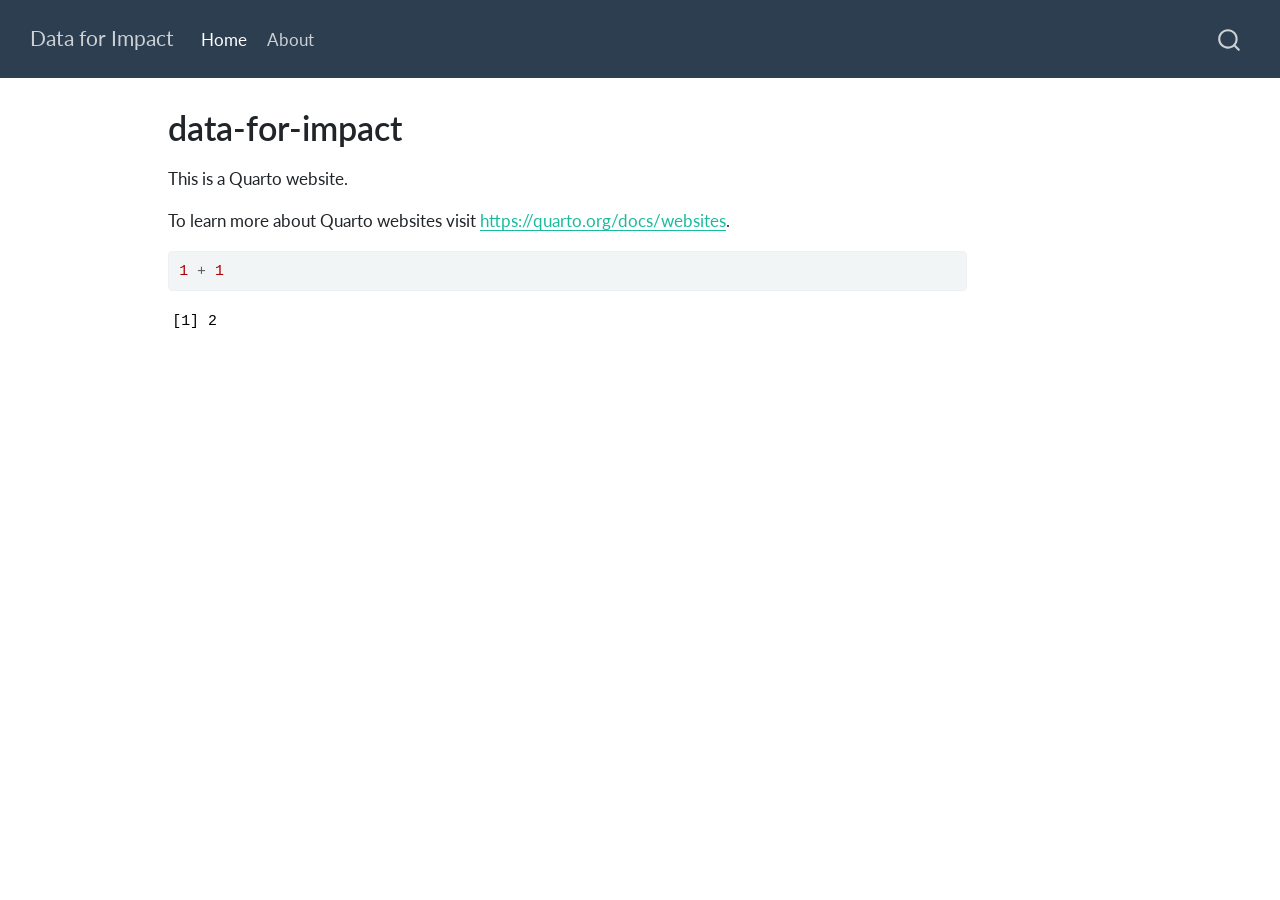
==== docs/index.html @ b21b5897 "Add Quarto website build" ====
<!DOCTYPE html>
<html xmlns="http://www.w3.org/1999/xhtml" lang="en" xml:lang="en"><head>

<meta charset="utf-8">
<meta name="generator" content="quarto-1.9.35">

<meta name="viewport" content="width=device-width, initial-scale=1.0, user-scalable=yes">


<title>data-for-impact – Data for Impact</title>
<style>
/* Default styles provided by pandoc.
** See https://pandoc.org/MANUAL.html#variables-for-html for config info.
*/
code{white-space: pre-wrap;}
span.smallcaps{font-variant: small-caps;}
div.columns{display: flex; gap: min(4vw, 1.5em);}
div.column{flex: auto; overflow-x: auto;}
div.hanging-indent{margin-left: 1.5em; text-indent: -1.5em;}
ul.task-list{list-style: none;}
ul.task-list li input[type="checkbox"] {
  width: 0.8em;
  margin: 0 0.8em 0.2em -1em; /* quarto-specific, see https://github.com/quarto-dev/quarto-cli/issues/4556 */ 
  vertical-align: middle;
}
/* CSS for syntax highlighting */
html { -webkit-text-size-adjust: 100%; }
pre > code.sourceCode { white-space: pre; position: relative; }
pre > code.sourceCode > span { display: inline-block; line-height: 1.25; }
pre > code.sourceCode > span:empty { height: 1.2em; }
.sourceCode { overflow: visible; }
code.sourceCode > span { color: inherit; text-decoration: inherit; }
div.sourceCode { margin: 1em 0; }
pre.sourceCode { margin: 0; }
@media screen {
div.sourceCode { overflow: auto; }
}
@media print {
pre > code.sourceCode { white-space: pre-wrap; }
pre > code.sourceCode > span { text-indent: -5em; padding-left: 5em; }
}
pre.numberSource code
  { counter-reset: source-line 0; }
pre.numberSource code > span
  { position: relative; left: -4em; counter-increment: source-line; }
pre.numberSource code > span > a:first-child::before
  { content: counter(source-line);
    position: relative; left: -1em; text-align: right; vertical-align: baseline;
    border: none; display: inline-block;
    -webkit-touch-callout: none; -webkit-user-select: none;
    -khtml-user-select: none; -moz-user-select: none;
    -ms-user-select: none; user-select: none;
    padding: 0 4px; width: 4em;
  }
pre.numberSource { margin-left: 3em;  padding-left: 4px; }
div.sourceCode
  {   }
@media screen {
pre > code.sourceCode > span > a:first-child::before { text-decoration: underline; }
}
</style>


<script src="site_libs/quarto-nav/quarto-nav.js"></script>
<script src="site_libs/quarto-nav/headroom.min.js"></script>
<script src="site_libs/clipboard/clipboard.min.js"></script>
<script src="site_libs/quarto-search/autocomplete.umd.js"></script>
<script src="site_libs/quarto-search/fuse.min.js"></script>
<script src="site_libs/quarto-search/quarto-search.js"></script>
<meta name="quarto:offset" content="./">
<script src="site_libs/quarto-html/quarto.js" type="module"></script>
<script src="site_libs/quarto-html/tabsets/tabsets.js" type="module"></script>
<script src="site_libs/quarto-html/popper.min.js"></script>
<script src="site_libs/quarto-html/tippy.umd.min.js"></script>
<script src="site_libs/quarto-html/anchor.min.js"></script>
<link href="site_libs/quarto-html/tippy.css" rel="stylesheet">
<link href="site_libs/quarto-html/quarto-syntax-highlighting-46f66b053e56abd73bb6e954d61a315b.css" rel="stylesheet" id="quarto-text-highlighting-styles">
<script src="site_libs/bootstrap/bootstrap.min.js"></script>
<link href="site_libs/bootstrap/bootstrap-icons.css" rel="stylesheet">
<link href="site_libs/bootstrap/bootstrap-6033a600180109c3731f6a886c29932c.min.css" rel="stylesheet" append-hash="true" id="quarto-bootstrap" data-mode="light">
<script id="quarto-search-options" type="application/json">{
  "location": "navbar",
  "copy-button": false,
  "collapse-after": 3,
  "panel-placement": "end",
  "type": "overlay",
  "limit": 50,
  "keyboard-shortcut": [
    "f",
    "/",
    "s"
  ],
  "show-item-context": false,
  "language": {
    "search-no-results-text": "No results",
    "search-matching-documents-text": "matching documents",
    "search-copy-link-title": "Copy link to search",
    "search-hide-matches-text": "Hide additional matches",
    "search-more-match-text": "more match in this document",
    "search-more-matches-text": "more matches in this document",
    "search-clear-button-title": "Clear",
    "search-text-placeholder": "",
    "search-detached-cancel-button-title": "Cancel",
    "search-submit-button-title": "Submit",
    "search-label": "Search"
  }
}</script>


<link rel="stylesheet" href="styles.css">
</head>

<body class="nav-fixed quarto-light">

<div id="quarto-search-results"></div>
  <header id="quarto-header" class="headroom fixed-top">
    <nav class="navbar navbar-expand-lg " data-bs-theme="dark">
      <div class="navbar-container container-fluid">
      <div class="navbar-brand-container mx-auto">
    <a class="navbar-brand" href="./index.html">
    <span class="navbar-title">Data for Impact</span>
    </a>
  </div>
            <div id="quarto-search" class="" title="Search"></div>
          <button class="navbar-toggler" type="button" data-bs-toggle="collapse" data-bs-target="#navbarCollapse" aria-controls="navbarCollapse" role="menu" aria-expanded="false" aria-label="Toggle navigation" onclick="if (window.quartoToggleHeadroom) { window.quartoToggleHeadroom(); }">
  <span class="navbar-toggler-icon"></span>
</button>
          <div class="collapse navbar-collapse" id="navbarCollapse">
            <ul class="navbar-nav navbar-nav-scroll me-auto">
  <li class="nav-item">
    <a class="nav-link active" href="./index.html" aria-current="page"> 
<span class="menu-text">Home</span></a>
  </li>  
  <li class="nav-item">
    <a class="nav-link" href="./about.html"> 
<span class="menu-text">About</span></a>
  </li>  
</ul>
          </div> <!-- /navcollapse -->
            <div class="quarto-navbar-tools">
</div>
      </div> <!-- /container-fluid -->
    </nav>
</header>
<!-- content -->
<div id="quarto-content" class="quarto-container page-columns page-rows-contents page-layout-article page-navbar">
<!-- sidebar -->
<!-- margin-sidebar -->
    <div id="quarto-margin-sidebar" class="sidebar margin-sidebar zindex-bottom">
        
    </div>
<!-- main -->
<main class="content" id="quarto-document-content">

<header id="title-block-header" class="quarto-title-block default">
<div class="quarto-title">
<h1 class="title">data-for-impact</h1>
</div>



<div class="quarto-title-meta">

    
  
    
  </div>
  


</header>


<p>This is a Quarto website.</p>
<p>To learn more about Quarto websites visit <a href="https://quarto.org/docs/websites" class="uri">https://quarto.org/docs/websites</a>.</p>
<div class="cell">
<div class="code-copy-outer-scaffold"><div class="sourceCode cell-code" id="cb1"><pre class="sourceCode r code-with-copy"><code class="sourceCode r"><span id="cb1-1"><a href="#cb1-1" aria-hidden="true" tabindex="-1"></a><span class="dv">1</span> <span class="sc">+</span> <span class="dv">1</span></span></code></pre></div><button title="Copy to Clipboard" class="code-copy-button"><i class="bi"></i></button></div>
<div class="cell-output cell-output-stdout">
<pre><code>[1] 2</code></pre>
</div>
</div>



</main> <!-- /main -->
<script id="quarto-html-after-body" type="application/javascript">
  window.document.addEventListener("DOMContentLoaded", function (event) {
    const icon = "";
    const anchorJS = new window.AnchorJS();
    anchorJS.options = {
      placement: 'right',
      icon: icon
    };
    anchorJS.add('.anchored');
    const isCodeAnnotation = (el) => {
      for (const clz of el.classList) {
        if (clz.startsWith('code-annotation-')) {                     
          return true;
        }
      }
      return false;
    }
    const onCopySuccess = function(e) {
      // button target
      const button = e.trigger;
      // don't keep focus
      button.blur();
      // flash "checked"
      button.classList.add('code-copy-button-checked');
      var currentTitle = button.getAttribute("title");
      button.setAttribute("title", "Copied!");
      let tooltip;
      if (window.bootstrap) {
        button.setAttribute("data-bs-toggle", "tooltip");
        button.setAttribute("data-bs-placement", "left");
        button.setAttribute("data-bs-title", "Copied!");
        tooltip = new bootstrap.Tooltip(button, 
          { trigger: "manual", 
            customClass: "code-copy-button-tooltip",
            offset: [0, -8]});
        tooltip.show();    
      }
      setTimeout(function() {
        if (tooltip) {
          tooltip.hide();
          button.removeAttribute("data-bs-title");
          button.removeAttribute("data-bs-toggle");
          button.removeAttribute("data-bs-placement");
        }
        button.setAttribute("title", currentTitle);
        button.classList.remove('code-copy-button-checked');
      }, 1000);
      // clear code selection
      e.clearSelection();
    }
    const getTextToCopy = function(trigger) {
      const outerScaffold = trigger.parentElement.cloneNode(true);
      const codeEl = outerScaffold.querySelector('code');
      for (const childEl of codeEl.children) {
        if (isCodeAnnotation(childEl)) {
          childEl.remove();
        }
      }
      return codeEl.innerText;
    }
    const clipboard = new window.ClipboardJS('.code-copy-button:not([data-in-quarto-modal])', {
      text: getTextToCopy
    });
    clipboard.on('success', onCopySuccess);
    if (window.document.getElementById('quarto-embedded-source-code-modal')) {
      const clipboardModal = new window.ClipboardJS('.code-copy-button[data-in-quarto-modal]', {
        text: getTextToCopy,
        container: window.document.getElementById('quarto-embedded-source-code-modal')
      });
      clipboardModal.on('success', onCopySuccess);
    }
      var localhostRegex = new RegExp(/^(?:http|https):\/\/localhost\:?[0-9]*\//);
      var mailtoRegex = new RegExp(/^mailto:/);
        var filterRegex = new RegExp('/' + window.location.host + '/');
      var isInternal = (href) => {
          return filterRegex.test(href) || localhostRegex.test(href) || mailtoRegex.test(href);
      }
      // Inspect non-navigation links and adorn them if external
     var links = window.document.querySelectorAll('a[href]:not(.nav-link):not(.navbar-brand):not(.toc-action):not(.sidebar-link):not(.sidebar-item-toggle):not(.pagination-link):not(.no-external):not([aria-hidden]):not(.dropdown-item):not(.quarto-navigation-tool):not(.about-link)');
      for (var i=0; i<links.length; i++) {
        const link = links[i];
        if (!isInternal(link.href)) {
          // undo the damage that might have been done by quarto-nav.js in the case of
          // links that we want to consider external
          if (link.dataset.originalHref !== undefined) {
            link.href = link.dataset.originalHref;
          }
        }
      }
    function tippyHover(el, contentFn, onTriggerFn, onUntriggerFn) {
      const config = {
        allowHTML: true,
        maxWidth: 500,
        delay: 100,
        arrow: false,
        appendTo: function(el) {
            return el.parentElement;
        },
        interactive: true,
        interactiveBorder: 10,
        theme: 'quarto',
        placement: 'bottom-start',
      };
      if (contentFn) {
        config.content = contentFn;
      }
      if (onTriggerFn) {
        config.onTrigger = onTriggerFn;
      }
      if (onUntriggerFn) {
        config.onUntrigger = onUntriggerFn;
      }
      window.tippy(el, config); 
    }
    const noterefs = window.document.querySelectorAll('a[role="doc-noteref"]');
    for (var i=0; i<noterefs.length; i++) {
      const ref = noterefs[i];
      tippyHover(ref, function() {
        // use id or data attribute instead here
        let href = ref.getAttribute('data-footnote-href') || ref.getAttribute('href');
        try { href = new URL(href).hash; } catch {}
        const id = href.replace(/^#\/?/, "");
        const note = window.document.getElementById(id);
        if (note) {
          return note.innerHTML;
        } else {
          return "";
        }
      });
    }
    const xrefs = window.document.querySelectorAll('a.quarto-xref');
    const processXRef = (id, note) => {
      // Strip column container classes
      const stripColumnClz = (el) => {
        el.classList.remove("page-full", "page-columns");
        if (el.children) {
          for (const child of el.children) {
            stripColumnClz(child);
          }
        }
      }
      stripColumnClz(note)
      if (id === null || id.startsWith('sec-')) {
        // Special case sections, only their first couple elements
        const container = document.createElement("div");
        if (note.children && note.children.length > 2) {
          container.appendChild(note.children[0].cloneNode(true));
          for (let i = 1; i < note.children.length; i++) {
            const child = note.children[i];
            if (child.tagName === "P" && child.innerText === "") {
              continue;
            } else {
              container.appendChild(child.cloneNode(true));
              break;
            }
          }
          if (window.Quarto?.typesetMath) {
            window.Quarto.typesetMath(container);
          }
          return container.innerHTML
        } else {
          if (window.Quarto?.typesetMath) {
            window.Quarto.typesetMath(note);
          }
          return note.innerHTML;
        }
      } else {
        // Remove any anchor links if they are present
        const anchorLink = note.querySelector('a.anchorjs-link');
        if (anchorLink) {
          anchorLink.remove();
        }
        if (window.Quarto?.typesetMath) {
          window.Quarto.typesetMath(note);
        }
        if (note.classList.contains("callout")) {
          return note.outerHTML;
        } else {
          return note.innerHTML;
        }
      }
    }
    for (var i=0; i<xrefs.length; i++) {
      const xref = xrefs[i];
      tippyHover(xref, undefined, function(instance) {
        instance.disable();
        let url = xref.getAttribute('href');
        let hash = undefined; 
        if (url.startsWith('#')) {
          hash = url;
        } else {
          try { hash = new URL(url).hash; } catch {}
        }
        if (hash) {
          const id = hash.replace(/^#\/?/, "");
          const note = window.document.getElementById(id);
          if (note !== null) {
            try {
              const html = processXRef(id, note.cloneNode(true));
              instance.setContent(html);
            } finally {
              instance.enable();
              instance.show();
            }
          } else {
            // See if we can fetch this
            fetch(url.split('#')[0])
            .then(res => res.text())
            .then(html => {
              const parser = new DOMParser();
              const htmlDoc = parser.parseFromString(html, "text/html");
              const note = htmlDoc.getElementById(id);
              if (note !== null) {
                const html = processXRef(id, note);
                instance.setContent(html);
              } 
            }).finally(() => {
              instance.enable();
              instance.show();
            });
          }
        } else {
          // See if we can fetch a full url (with no hash to target)
          // This is a special case and we should probably do some content thinning / targeting
          fetch(url)
          .then(res => res.text())
          .then(html => {
            const parser = new DOMParser();
            const htmlDoc = parser.parseFromString(html, "text/html");
            const note = htmlDoc.querySelector('main.content');
            if (note !== null) {
              // This should only happen for chapter cross references
              // (since there is no id in the URL)
              // remove the first header
              if (note.children.length > 0 && note.children[0].tagName === "HEADER") {
                note.children[0].remove();
              }
              const html = processXRef(null, note);
              instance.setContent(html);
            } 
          }).finally(() => {
            instance.enable();
            instance.show();
          });
        }
      }, function(instance) {
      });
    }
        let selectedAnnoteEl;
        const selectorForAnnotation = ( cell, annotation) => {
          let cellAttr = 'data-code-cell="' + cell + '"';
          let lineAttr = 'data-code-annotation="' +  annotation + '"';
          const selector = 'span[' + cellAttr + '][' + lineAttr + ']';
          return selector;
        }
        const selectCodeLines = (annoteEl) => {
          const doc = window.document;
          const targetCell = annoteEl.getAttribute("data-target-cell");
          const targetAnnotation = annoteEl.getAttribute("data-target-annotation");
          const annoteSpan = window.document.querySelector(selectorForAnnotation(targetCell, targetAnnotation));
          const lines = annoteSpan.getAttribute("data-code-lines").split(",");
          const lineIds = lines.map((line) => {
            return targetCell + "-" + line;
          })
          let top = null;
          let height = null;
          let parent = null;
          if (lineIds.length > 0) {
              //compute the position of the single el (top and bottom and make a div)
              const el = window.document.getElementById(lineIds[0]);
              top = el.offsetTop;
              height = el.offsetHeight;
              parent = el.parentElement.parentElement;
            if (lineIds.length > 1) {
              const lastEl = window.document.getElementById(lineIds[lineIds.length - 1]);
              const bottom = lastEl.offsetTop + lastEl.offsetHeight;
              height = bottom - top;
            }
            if (top !== null && height !== null && parent !== null) {
              // cook up a div (if necessary) and position it 
              let div = window.document.getElementById("code-annotation-line-highlight");
              if (div === null) {
                div = window.document.createElement("div");
                div.setAttribute("id", "code-annotation-line-highlight");
                div.style.position = 'absolute';
                parent.appendChild(div);
              }
              div.style.top = top - 2 + "px";
              div.style.height = height + 4 + "px";
              div.style.left = 0;
              let gutterDiv = window.document.getElementById("code-annotation-line-highlight-gutter");
              if (gutterDiv === null) {
                gutterDiv = window.document.createElement("div");
                gutterDiv.setAttribute("id", "code-annotation-line-highlight-gutter");
                gutterDiv.style.position = 'absolute';
                const codeCell = window.document.getElementById(targetCell);
                const gutter = codeCell.querySelector('.code-annotation-gutter');
                gutter.appendChild(gutterDiv);
              }
              gutterDiv.style.top = top - 2 + "px";
              gutterDiv.style.height = height + 4 + "px";
            }
            selectedAnnoteEl = annoteEl;
          }
        };
        const unselectCodeLines = () => {
          const elementsIds = ["code-annotation-line-highlight", "code-annotation-line-highlight-gutter"];
          elementsIds.forEach((elId) => {
            const div = window.document.getElementById(elId);
            if (div) {
              div.remove();
            }
          });
          selectedAnnoteEl = undefined;
        };
          // Handle positioning of the toggle
      window.addEventListener(
        "resize",
        throttle(() => {
          elRect = undefined;
          if (selectedAnnoteEl) {
            selectCodeLines(selectedAnnoteEl);
          }
        }, 10)
      );
      function throttle(fn, ms) {
      let throttle = false;
      let timer;
        return (...args) => {
          if(!throttle) { // first call gets through
              fn.apply(this, args);
              throttle = true;
          } else { // all the others get throttled
              if(timer) clearTimeout(timer); // cancel #2
              timer = setTimeout(() => {
                fn.apply(this, args);
                timer = throttle = false;
              }, ms);
          }
        };
      }
        // Attach click handler to the DT
        const annoteDls = window.document.querySelectorAll('dt[data-target-cell]');
        for (const annoteDlNode of annoteDls) {
          annoteDlNode.addEventListener('click', (event) => {
            const clickedEl = event.target;
            if (clickedEl !== selectedAnnoteEl) {
              unselectCodeLines();
              const activeEl = window.document.querySelector('dt[data-target-cell].code-annotation-active');
              if (activeEl) {
                activeEl.classList.remove('code-annotation-active');
              }
              selectCodeLines(clickedEl);
              clickedEl.classList.add('code-annotation-active');
            } else {
              // Unselect the line
              unselectCodeLines();
              clickedEl.classList.remove('code-annotation-active');
            }
          });
        }
    const findCites = (el) => {
      const parentEl = el.parentElement;
      if (parentEl) {
        const cites = parentEl.dataset.cites;
        if (cites) {
          return {
            el,
            cites: cites.split(' ')
          };
        } else {
          return findCites(el.parentElement)
        }
      } else {
        return undefined;
      }
    };
    var bibliorefs = window.document.querySelectorAll('a[role="doc-biblioref"]');
    for (var i=0; i<bibliorefs.length; i++) {
      const ref = bibliorefs[i];
      const citeInfo = findCites(ref);
      if (citeInfo) {
        tippyHover(citeInfo.el, function() {
          var popup = window.document.createElement('div');
          citeInfo.cites.forEach(function(cite) {
            var citeDiv = window.document.createElement('div');
            citeDiv.classList.add('hanging-indent');
            citeDiv.classList.add('csl-entry');
            var biblioDiv = window.document.getElementById('ref-' + cite);
            if (biblioDiv) {
              citeDiv.innerHTML = biblioDiv.innerHTML;
            }
            popup.appendChild(citeDiv);
          });
          return popup.innerHTML;
        });
      }
    }
  });
  </script>
</div> <!-- /content -->




</body></html>
---- docs/site_libs/quarto-html/tippy.css ----
.tippy-box[data-animation=fade][data-state=hidden]{opacity:0}[data-tippy-root]{max-width:calc(100vw - 10px)}.tippy-box{position:relative;background-color:#333;color:#fff;border-radius:4px;font-size:14px;line-height:1.4;white-space:normal;outline:0;transition-property:transform,visibility,opacity}.tippy-box[data-placement^=top]>.tippy-arrow{bottom:0}.tippy-box[data-placement^=top]>.tippy-arrow:before{bottom:-7px;left:0;border-width:8px 8px 0;border-top-color:initial;transform-origin:center top}.tippy-box[data-placement^=bottom]>.tippy-arrow{top:0}.tippy-box[data-placement^=bottom]>.tippy-arrow:before{top:-7px;left:0;border-width:0 8px 8px;border-bottom-color:initial;transform-origin:center bottom}.tippy-box[data-placement^=left]>.tippy-arrow{right:0}.tippy-box[data-placement^=left]>.tippy-arrow:before{border-width:8px 0 8px 8px;border-left-color:initial;right:-7px;transform-origin:center left}.tippy-box[data-placement^=right]>.tippy-arrow{left:0}.tippy-box[data-placement^=right]>.tippy-arrow:before{left:-7px;border-width:8px 8px 8px 0;border-right-color:initial;transform-origin:center right}.tippy-box[data-inertia][data-state=visible]{transition-timing-function:cubic-bezier(.54,1.5,.38,1.11)}.tippy-arrow{width:16px;height:16px;color:#333}.tippy-arrow:before{content:"";position:absolute;border-color:transparent;border-style:solid}.tippy-content{position:relative;padding:5px 9px;z-index:1}
---- docs/site_libs/quarto-html/quarto-syntax-highlighting-46f66b053e56abd73bb6e954d61a315b.css ----
/* quarto syntax highlight colors */
:root {
  --quarto-hl-ot-color: #003B4F;
  --quarto-hl-at-color: #657422;
  --quarto-hl-ss-color: #20794D;
  --quarto-hl-an-color: #5E5E5E;
  --quarto-hl-fu-color: #4758AB;
  --quarto-hl-st-color: #20794D;
  --quarto-hl-cf-color: #003B4F;
  --quarto-hl-op-color: #5E5E5E;
  --quarto-hl-er-color: #AD0000;
  --quarto-hl-bn-color: #AD0000;
  --quarto-hl-al-color: #AD0000;
  --quarto-hl-va-color: #111111;
  --quarto-hl-bu-color: inherit;
  --quarto-hl-ex-color: inherit;
  --quarto-hl-pp-color: #AD0000;
  --quarto-hl-in-color: #5E5E5E;
  --quarto-hl-vs-color: #20794D;
  --quarto-hl-wa-color: #5E5E5E;
  --quarto-hl-do-color: #5E5E5E;
  --quarto-hl-im-color: #00769E;
  --quarto-hl-ch-color: #20794D;
  --quarto-hl-dt-color: #AD0000;
  --quarto-hl-fl-color: #AD0000;
  --quarto-hl-co-color: #5E5E5E;
  --quarto-hl-cv-color: #5E5E5E;
  --quarto-hl-cn-color: #8f5902;
  --quarto-hl-sc-color: #5E5E5E;
  --quarto-hl-dv-color: #AD0000;
  --quarto-hl-kw-color: #003B4F;
}

/* other quarto variables */
:root {
  --quarto-font-monospace: SFMono-Regular, Menlo, Monaco, Consolas, "Liberation Mono", "Courier New", monospace;
}

/* syntax highlight based on Pandoc's rules */
pre > code.sourceCode > span {
  color: #003B4F;
}

code.sourceCode > span {
  color: #003B4F;
}

div.sourceCode,
div.sourceCode pre.sourceCode {
  color: #003B4F;
}

/* Normal */
code span {
  color: #003B4F;
}

/* Alert */
code span.al {
  color: #AD0000;
  font-style: inherit;
}

/* Annotation */
code span.an {
  color: #5E5E5E;
  font-style: inherit;
}

/* Attribute */
code span.at {
  color: #657422;
  font-style: inherit;
}

/* BaseN */
code span.bn {
  color: #AD0000;
  font-style: inherit;
}

/* BuiltIn */
code span.bu {
  font-style: inherit;
}

/* ControlFlow */
code span.cf {
  color: #003B4F;
  font-weight: bold;
  font-style: inherit;
}

/* Char */
code span.ch {
  color: #20794D;
  font-style: inherit;
}

/* Constant */
code span.cn {
  color: #8f5902;
  font-style: inherit;
}

/* Comment */
code span.co {
  color: #5E5E5E;
  font-style: inherit;
}

/* CommentVar */
code span.cv {
  color: #5E5E5E;
  font-style: italic;
}

/* Documentation */
code span.do {
  color: #5E5E5E;
  font-style: italic;
}

/* DataType */
code span.dt {
  color: #AD0000;
  font-style: inherit;
}

/* DecVal */
code span.dv {
  color: #AD0000;
  font-style: inherit;
}

/* Error */
code span.er {
  color: #AD0000;
  font-style: inherit;
}

/* Extension */
code span.ex {
  font-style: inherit;
}

/* Float */
code span.fl {
  color: #AD0000;
  font-style: inherit;
}

/* Function */
code span.fu {
  color: #4758AB;
  font-style: inherit;
}

/* Import */
code span.im {
  color: #00769E;
  font-style: inherit;
}

/* Information */
code span.in {
  color: #5E5E5E;
  font-style: inherit;
}

/* Keyword */
code span.kw {
  color: #003B4F;
  font-weight: bold;
  font-style: inherit;
}

/* Operator */
code span.op {
  color: #5E5E5E;
  font-style: inherit;
}

/* Other */
code span.ot {
  color: #003B4F;
  font-style: inherit;
}

/* Preprocessor */
code span.pp {
  color: #AD0000;
  font-style: inherit;
}

/* SpecialChar */
code span.sc {
  color: #5E5E5E;
  font-style: inherit;
}

/* SpecialString */
code span.ss {
  color: #20794D;
  font-style: inherit;
}

/* String */
code span.st {
  color: #20794D;
  font-style: inherit;
}

/* Variable */
code span.va {
  color: #111111;
  font-style: inherit;
}

/* VerbatimString */
code span.vs {
  color: #20794D;
  font-style: inherit;
}

/* Warning */
code span.wa {
  color: #5E5E5E;
  font-style: italic;
}

.prevent-inlining {
  content: "</";
}

/*# sourceMappingURL=5022ed312398f59a55adce476d7327af.css.map */
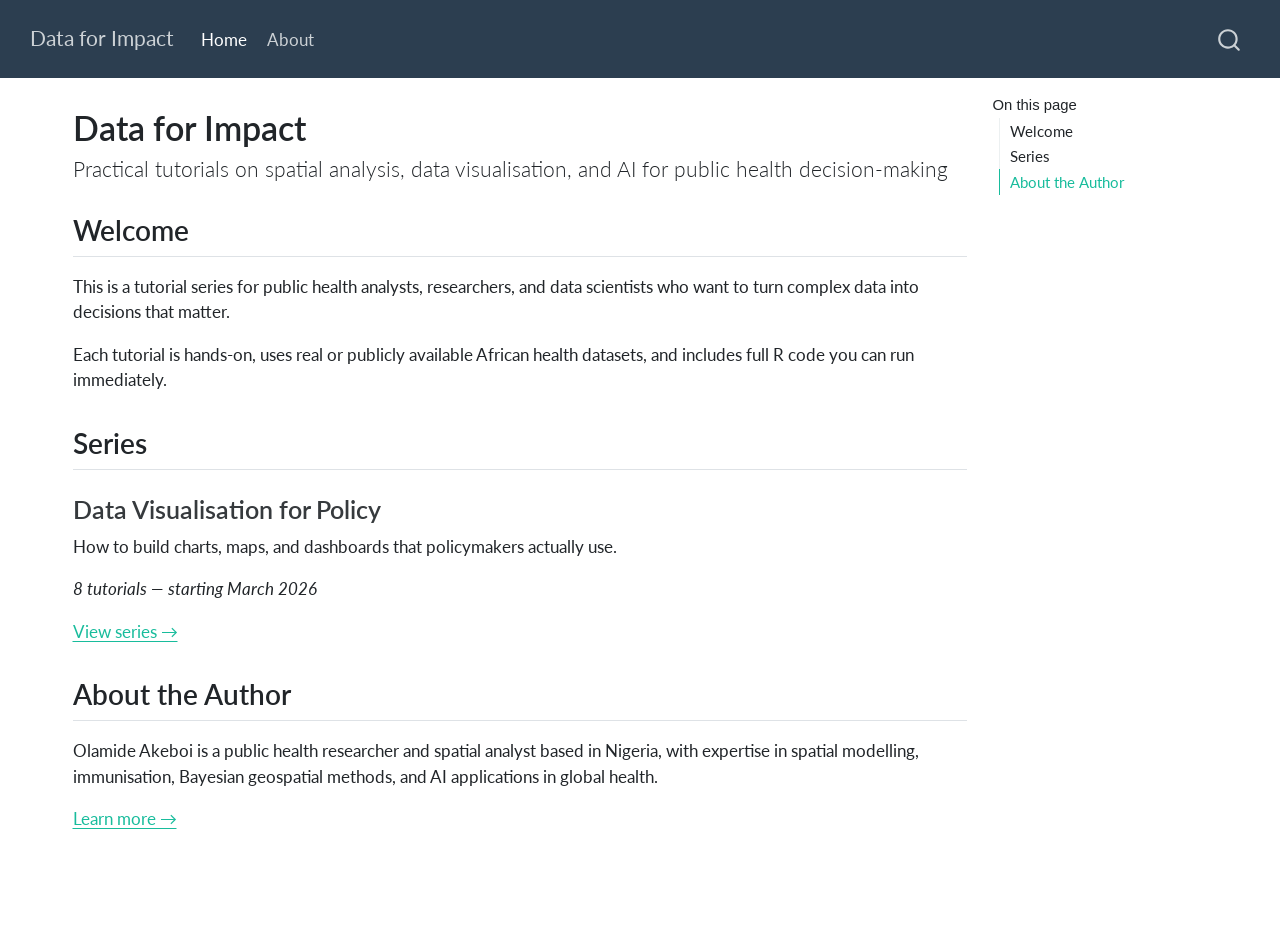
==== commit 8128eed0: "Customise home page" ====
--- a/docs/index.html
+++ b/docs/index.html
@@ -7,7 +7,7 @@
 <meta name="viewport" content="width=device-width, initial-scale=1.0, user-scalable=yes">
 
 
-<title>data-for-impact – Data for Impact</title>
+<title>Data for Impact</title>
 <style>
 /* Default styles provided by pandoc.
 ** See https://pandoc.org/MANUAL.html#variables-for-html for config info.
@@ -22,41 +22,6 @@
   width: 0.8em;
   margin: 0 0.8em 0.2em -1em; /* quarto-specific, see https://github.com/quarto-dev/quarto-cli/issues/4556 */ 
   vertical-align: middle;
-}
-/* CSS for syntax highlighting */
-html { -webkit-text-size-adjust: 100%; }
-pre > code.sourceCode { white-space: pre; position: relative; }
-pre > code.sourceCode > span { display: inline-block; line-height: 1.25; }
-pre > code.sourceCode > span:empty { height: 1.2em; }
-.sourceCode { overflow: visible; }
-code.sourceCode > span { color: inherit; text-decoration: inherit; }
-div.sourceCode { margin: 1em 0; }
-pre.sourceCode { margin: 0; }
-@media screen {
-div.sourceCode { overflow: auto; }
-}
-@media print {
-pre > code.sourceCode { white-space: pre-wrap; }
-pre > code.sourceCode > span { text-indent: -5em; padding-left: 5em; }
-}
-pre.numberSource code
-  { counter-reset: source-line 0; }
-pre.numberSource code > span
-  { position: relative; left: -4em; counter-increment: source-line; }
-pre.numberSource code > span > a:first-child::before
-  { content: counter(source-line);
-    position: relative; left: -1em; text-align: right; vertical-align: baseline;
-    border: none; display: inline-block;
-    -webkit-touch-callout: none; -webkit-user-select: none;
-    -khtml-user-select: none; -moz-user-select: none;
-    -ms-user-select: none; user-select: none;
-    padding: 0 4px; width: 4em;
-  }
-pre.numberSource { margin-left: 3em;  padding-left: 4px; }
-div.sourceCode
-  {   }
-@media screen {
-pre > code.sourceCode > span > a:first-child::before { text-decoration: underline; }
 }
 </style>
 
@@ -143,23 +108,35 @@
     </nav>
 </header>
 <!-- content -->
-<div id="quarto-content" class="quarto-container page-columns page-rows-contents page-layout-article page-navbar">
+<div id="quarto-content" class="quarto-container page-columns page-rows-contents page-layout-full page-navbar">
 <!-- sidebar -->
 <!-- margin-sidebar -->
-    <div id="quarto-margin-sidebar" class="sidebar margin-sidebar zindex-bottom">
-        
+    <div id="quarto-margin-sidebar" class="sidebar margin-sidebar">
+        <nav id="TOC" role="doc-toc" class="toc-active">
+    <h2 id="toc-title">On this page</h2>
+   
+  <ul>
+  <li><a href="#welcome" id="toc-welcome" class="nav-link active" data-scroll-target="#welcome">Welcome</a></li>
+  <li><a href="#series" id="toc-series" class="nav-link" data-scroll-target="#series">Series</a>
+  <ul class="collapse">
+  <li><a href="#data-visualisation-for-policy" id="toc-data-visualisation-for-policy" class="nav-link" data-scroll-target="#data-visualisation-for-policy">Data Visualisation for Policy</a></li>
+  </ul></li>
+  <li><a href="#about-the-author" id="toc-about-the-author" class="nav-link" data-scroll-target="#about-the-author">About the Author</a></li>
+  </ul>
+</nav>
     </div>
 <!-- main -->
-<main class="content" id="quarto-document-content">
+<main class="content column-page-left" id="quarto-document-content">
 
 <header id="title-block-header" class="quarto-title-block default">
 <div class="quarto-title">
-<h1 class="title">data-for-impact</h1>
+<h1 class="title">Data for Impact</h1>
+<p class="subtitle lead">Practical tutorials on spatial analysis, data visualisation, and AI for public health decision-making</p>
 </div>
 
 
 
-<div class="quarto-title-meta">
+<div class="quarto-title-meta column-page-left">
 
     
   
@@ -171,16 +148,27 @@
 </header>
 
 
-<p>This is a Quarto website.</p>
-<p>To learn more about Quarto websites visit <a href="https://quarto.org/docs/websites" class="uri">https://quarto.org/docs/websites</a>.</p>
-<div class="cell">
-<div class="code-copy-outer-scaffold"><div class="sourceCode cell-code" id="cb1"><pre class="sourceCode r code-with-copy"><code class="sourceCode r"><span id="cb1-1"><a href="#cb1-1" aria-hidden="true" tabindex="-1"></a><span class="dv">1</span> <span class="sc">+</span> <span class="dv">1</span></span></code></pre></div><button title="Copy to Clipboard" class="code-copy-button"><i class="bi"></i></button></div>
-<div class="cell-output cell-output-stdout">
-<pre><code>[1] 2</code></pre>
-</div>
-</div>
-
-
+<section id="welcome" class="level2">
+<h2 class="anchored" data-anchor-id="welcome">Welcome</h2>
+<p>This is a tutorial series for public health analysts, researchers, and data scientists who want to turn complex data into decisions that matter.</p>
+<p>Each tutorial is hands-on, uses real or publicly available African health datasets, and includes full R code you can run immediately.</p>
+</section>
+<section id="series" class="level2">
+<h2 class="anchored" data-anchor-id="series">Series</h2>
+<section id="data-visualisation-for-policy" class="level3">
+<h3 class="anchored" data-anchor-id="data-visualisation-for-policy">Data Visualisation for Policy</h3>
+<p>How to build charts, maps, and dashboards that policymakers actually use.</p>
+<p><em>8 tutorials — starting March 2026</em></p>
+<p><a href="data-viz-for-policy/index.qmd">View series →</a></p>
+</section>
+</section>
+<section id="about-the-author" class="level2">
+<h2 class="anchored" data-anchor-id="about-the-author">About the Author</h2>
+<p>Olamide Akeboi is a public health researcher and spatial analyst based in Nigeria, with expertise in spatial modelling, immunisation, Bayesian geospatial methods, and AI applications in global health.</p>
+<p><a href="./about.html">Learn more →</a></p>
+
+
+</section>
 
 </main> <!-- /main -->
 <script id="quarto-html-after-body" type="application/javascript">
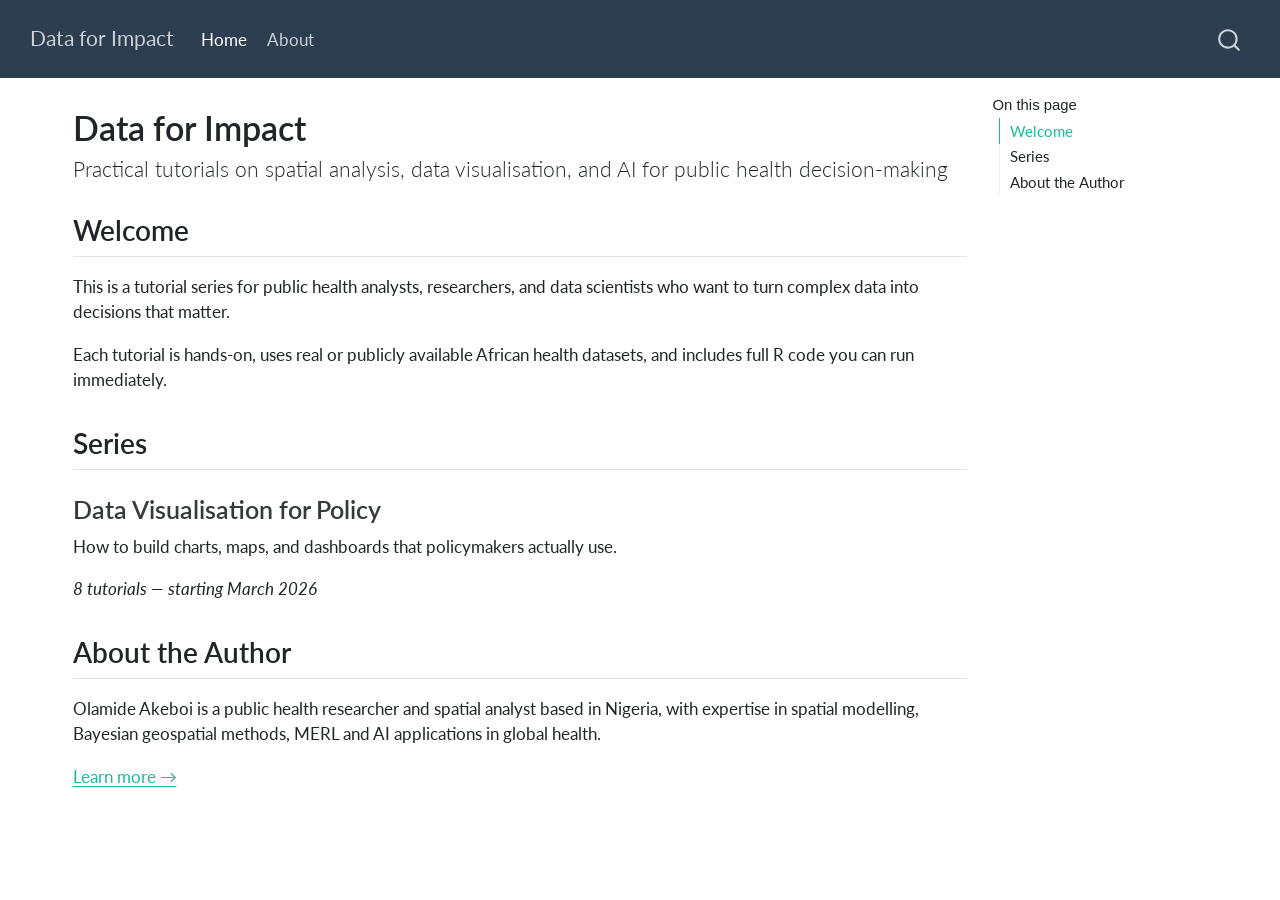
==== commit be00467e: "Customise home page" ====
--- a/docs/index.html
+++ b/docs/index.html
@@ -159,12 +159,11 @@
 <h3 class="anchored" data-anchor-id="data-visualisation-for-policy">Data Visualisation for Policy</h3>
 <p>How to build charts, maps, and dashboards that policymakers actually use.</p>
 <p><em>8 tutorials — starting March 2026</em></p>
-<p><a href="data-viz-for-policy/index.qmd">View series →</a></p>
 </section>
 </section>
 <section id="about-the-author" class="level2">
 <h2 class="anchored" data-anchor-id="about-the-author">About the Author</h2>
-<p>Olamide Akeboi is a public health researcher and spatial analyst based in Nigeria, with expertise in spatial modelling, immunisation, Bayesian geospatial methods, and AI applications in global health.</p>
+<p>Olamide Akeboi is a public health researcher and spatial analyst based in Nigeria, with expertise in spatial modelling, Bayesian geospatial methods, MERL and AI applications in global health.</p>
 <p><a href="./about.html">Learn more →</a></p>
 
 
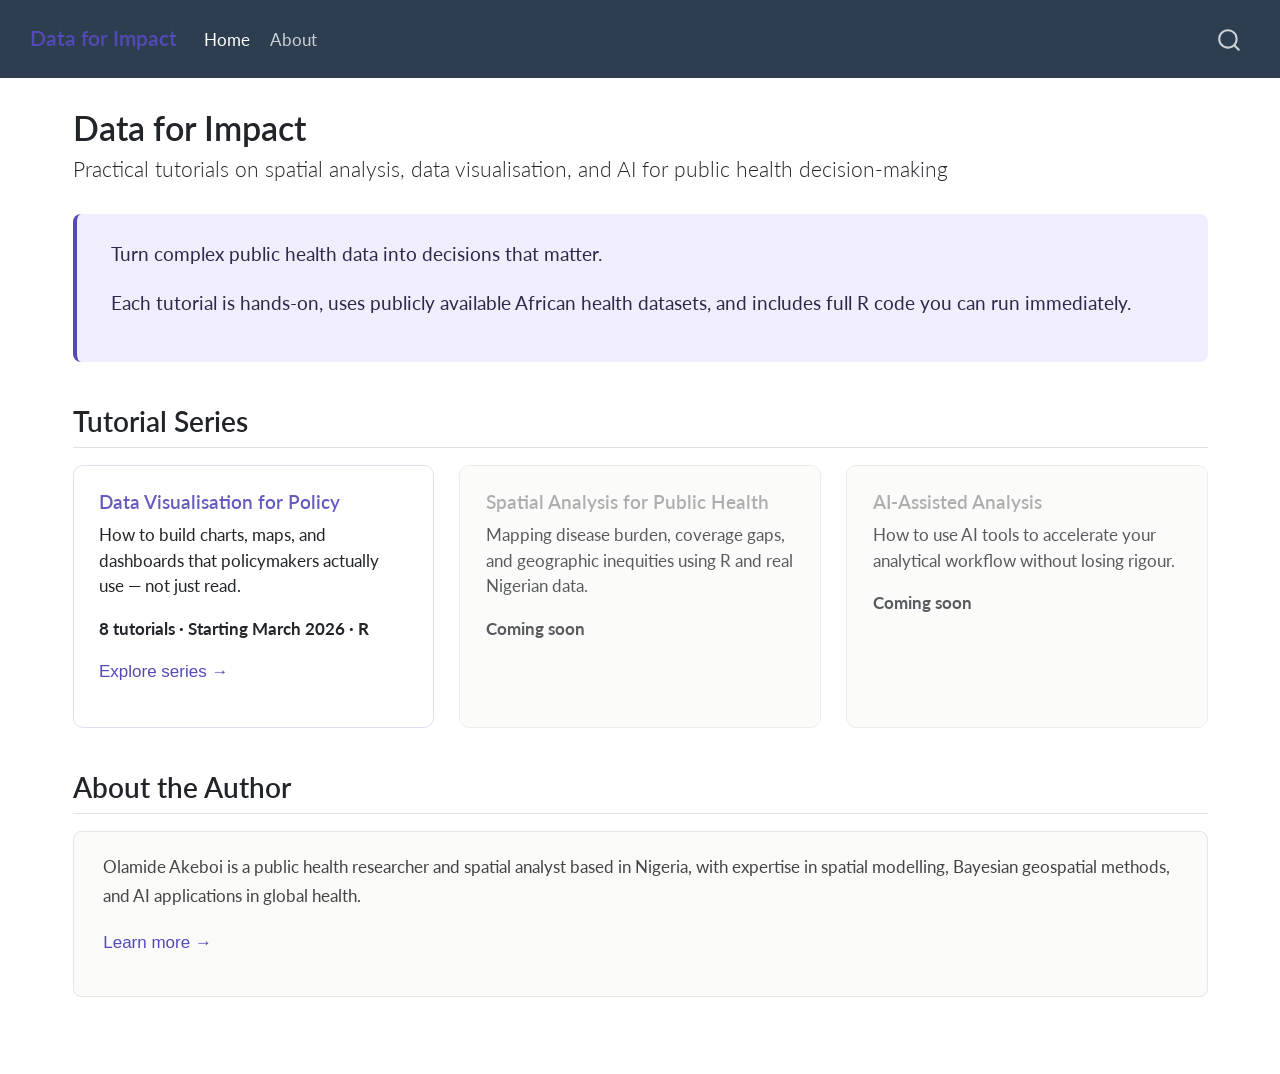
==== commit 02d2cae7: "Improve home page layout and styling" ====
--- a/docs/index.html
+++ b/docs/index.html
@@ -111,22 +111,9 @@
 <div id="quarto-content" class="quarto-container page-columns page-rows-contents page-layout-full page-navbar">
 <!-- sidebar -->
 <!-- margin-sidebar -->
-    <div id="quarto-margin-sidebar" class="sidebar margin-sidebar">
-        <nav id="TOC" role="doc-toc" class="toc-active">
-    <h2 id="toc-title">On this page</h2>
-   
-  <ul>
-  <li><a href="#welcome" id="toc-welcome" class="nav-link active" data-scroll-target="#welcome">Welcome</a></li>
-  <li><a href="#series" id="toc-series" class="nav-link" data-scroll-target="#series">Series</a>
-  <ul class="collapse">
-  <li><a href="#data-visualisation-for-policy" id="toc-data-visualisation-for-policy" class="nav-link" data-scroll-target="#data-visualisation-for-policy">Data Visualisation for Policy</a></li>
-  </ul></li>
-  <li><a href="#about-the-author" id="toc-about-the-author" class="nav-link" data-scroll-target="#about-the-author">About the Author</a></li>
-  </ul>
-</nav>
-    </div>
+    
 <!-- main -->
-<main class="content column-page-left" id="quarto-document-content">
+<main class="content column-page" id="quarto-document-content">
 
 <header id="title-block-header" class="quarto-title-block default">
 <div class="quarto-title">
@@ -136,7 +123,7 @@
 
 
 
-<div class="quarto-title-meta column-page-left">
+<div class="quarto-title-meta column-page">
 
     
   
@@ -148,23 +135,37 @@
 </header>
 
 
-<section id="welcome" class="level2">
-<h2 class="anchored" data-anchor-id="welcome">Welcome</h2>
-<p>This is a tutorial series for public health analysts, researchers, and data scientists who want to turn complex data into decisions that matter.</p>
-<p>Each tutorial is hands-on, uses real or publicly available African health datasets, and includes full R code you can run immediately.</p>
+<div class="hero-banner">
+<p>Turn complex public health data into decisions that matter.</p>
+<p>Each tutorial is hands-on, uses publicly available African health datasets, and includes full R code you can run immediately.</p>
+</div>
+<section id="tutorial-series" class="level2">
+<h2 class="anchored" data-anchor-id="tutorial-series">Tutorial Series</h2>
+<div class="series-grid">
+<section id="data-visualisation-for-policy" class="level3 series-card">
+<h3 class="anchored" data-anchor-id="data-visualisation-for-policy">Data Visualisation for Policy</h3>
+<p>How to build charts, maps, and dashboards that policymakers actually use — not just read.</p>
+<p><strong>8 tutorials · Starting March 2026 · R</strong></p>
+<p><a href="data-viz-for-policy/index.qmd">Explore series →</a></p>
 </section>
-<section id="series" class="level2">
-<h2 class="anchored" data-anchor-id="series">Series</h2>
-<section id="data-visualisation-for-policy" class="level3">
-<h3 class="anchored" data-anchor-id="data-visualisation-for-policy">Data Visualisation for Policy</h3>
-<p>How to build charts, maps, and dashboards that policymakers actually use.</p>
-<p><em>8 tutorials — starting March 2026</em></p>
+<section id="spatial-analysis-for-public-health" class="level3 series-card coming-soon">
+<h3 class="anchored" data-anchor-id="spatial-analysis-for-public-health">Spatial Analysis for Public Health</h3>
+<p>Mapping disease burden, coverage gaps, and geographic inequities using R and real Nigerian data.</p>
+<p><strong>Coming soon</strong></p>
 </section>
+<section id="ai-assisted-analysis" class="level3 series-card coming-soon">
+<h3 class="anchored" data-anchor-id="ai-assisted-analysis">AI-Assisted Analysis</h3>
+<p>How to use AI tools to accelerate your analytical workflow without losing rigour.</p>
+<p><strong>Coming soon</strong></p>
+</section>
+</div>
 </section>
 <section id="about-the-author" class="level2">
 <h2 class="anchored" data-anchor-id="about-the-author">About the Author</h2>
-<p>Olamide Akeboi is a public health researcher and spatial analyst based in Nigeria, with expertise in spatial modelling, Bayesian geospatial methods, MERL and AI applications in global health.</p>
+<div class="author-strip">
+<p>Olamide Akeboi is a public health researcher and spatial analyst based in Nigeria, with expertise in spatial modelling, Bayesian geospatial methods, and AI applications in global health.</p>
 <p><a href="./about.html">Learn more →</a></p>
+</div>
 
 
 </section>
--- a/docs/styles.css
+++ b/docs/styles.css
@@ -0,0 +1,87 @@
+/* Hero banner */
+.hero-banner {
+  background-color: #f0eefc;
+  border-left: 4px solid #534AB7;
+  padding: 1.5rem 2rem;
+  border-radius: 8px;
+  font-size: 1.1rem;
+  line-height: 1.7;
+  margin-bottom: 2.5rem;
+  color: #2c2a4a;
+}
+
+/* Series grid */
+.series-grid {
+  display: grid;
+  grid-template-columns: repeat(auto-fit, minmax(260px, 1fr));
+  gap: 1.5rem;
+  margin-bottom: 2.5rem;
+}
+
+/* Series cards */
+.series-card {
+  background: #ffffff;
+  border: 1px solid #e0ddf5;
+  border-radius: 10px;
+  padding: 1.5rem;
+  transition: box-shadow 0.2s ease;
+}
+
+.series-card:hover {
+  box-shadow: 0 4px 16px rgba(83, 74, 183, 0.1);
+}
+
+.series-card h3 {
+  color: #534AB7;
+  margin-top: 0;
+  font-size: 1.1rem;
+}
+
+.series-card a {
+  color: #534AB7;
+  font-weight: 500;
+  text-decoration: none;
+}
+
+.series-card a:hover {
+  text-decoration: underline;
+}
+
+.series-card.coming-soon {
+  background: #fafaf9;
+  border-color: #e8e5e0;
+  opacity: 0.75;
+}
+
+.series-card.coming-soon h3 {
+  color: #888;
+}
+
+/* Author strip */
+.author-strip {
+  background: #fafaf9;
+  border-radius: 8px;
+  padding: 1.25rem 1.75rem;
+  font-size: 1rem;
+  line-height: 1.7;
+  color: #444;
+  border: 1px solid #e8e5e0;
+}
+
+.author-strip a {
+  color: #534AB7;
+  font-weight: 500;
+  text-decoration: none;
+}
+
+/* Navbar brand */
+.navbar-brand {
+  font-weight: 600;
+  color: #534AB7 !important;
+}
+
+/* Profile photo on about page */
+img[src*="olamide"] {
+  display: block;
+  margin: 0 auto 1.5rem auto;
+}
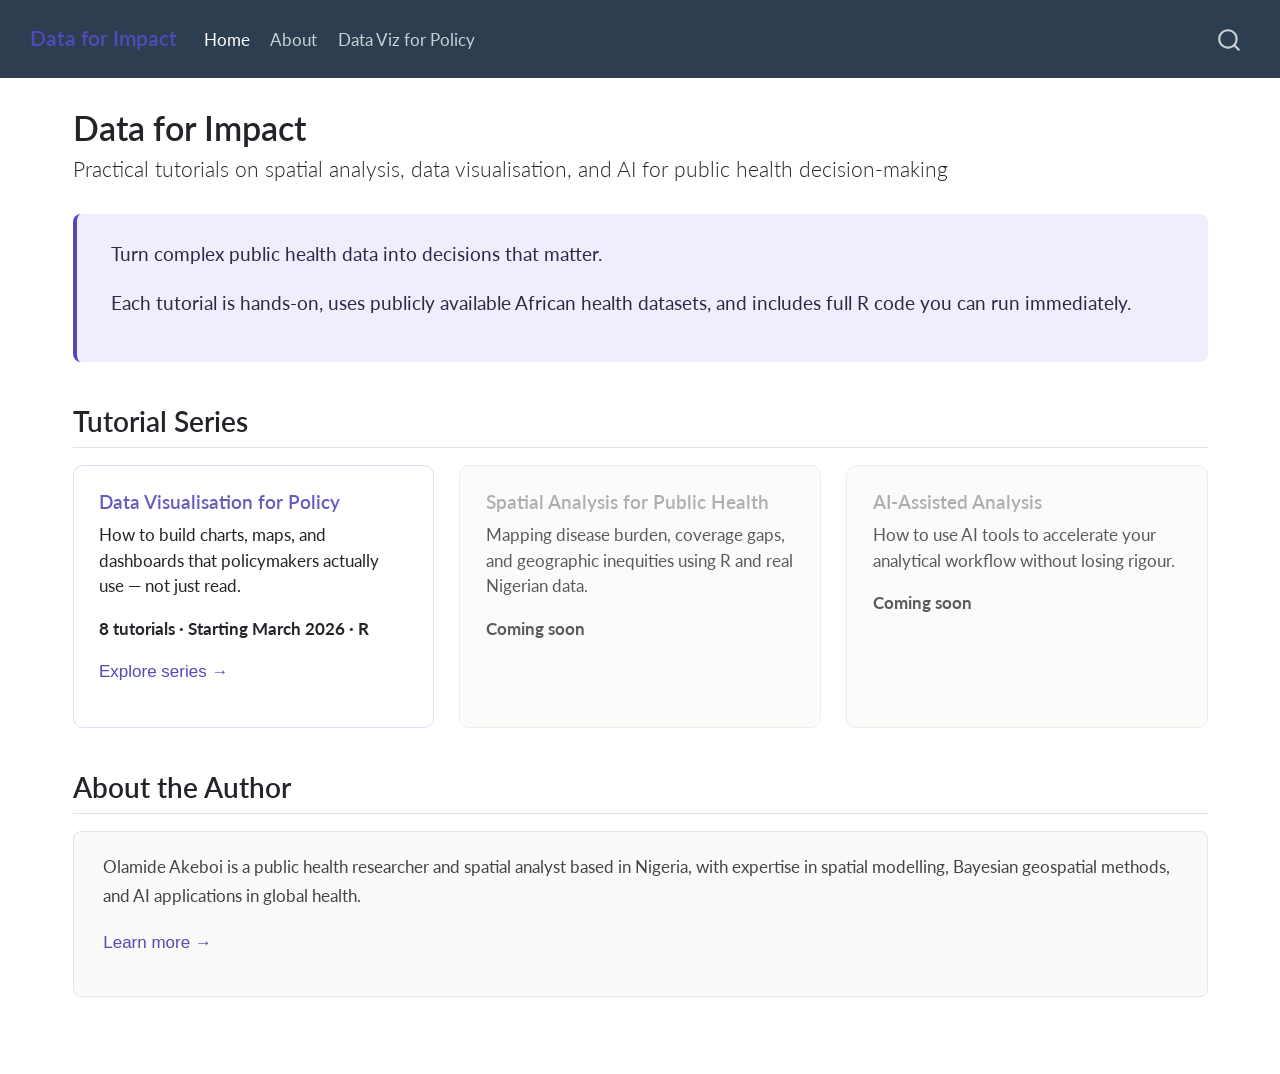
==== commit f9dbc62e: "Add sidebar navigation to enable previous/next on tutorial pages" ====
--- a/docs/index.html
+++ b/docs/index.html
@@ -100,6 +100,10 @@
     <a class="nav-link" href="./about.html"> 
 <span class="menu-text">About</span></a>
   </li>  
+  <li class="nav-item">
+    <a class="nav-link" href="./data-viz-for-policy/index.html"> 
+<span class="menu-text">Data Viz for Policy</span></a>
+  </li>  
 </ul>
           </div> <!-- /navcollapse -->
             <div class="quarto-navbar-tools">
@@ -146,7 +150,7 @@
 <h3 class="anchored" data-anchor-id="data-visualisation-for-policy">Data Visualisation for Policy</h3>
 <p>How to build charts, maps, and dashboards that policymakers actually use — not just read.</p>
 <p><strong>8 tutorials · Starting March 2026 · R</strong></p>
-<p><a href="data-viz-for-policy/index.qmd">Explore series →</a></p>
+<p><a href="./data-viz-for-policy/index.html">Explore series →</a></p>
 </section>
 <section id="spatial-analysis-for-public-health" class="level3 series-card coming-soon">
 <h3 class="anchored" data-anchor-id="spatial-analysis-for-public-health">Spatial Analysis for Public Health</h3>
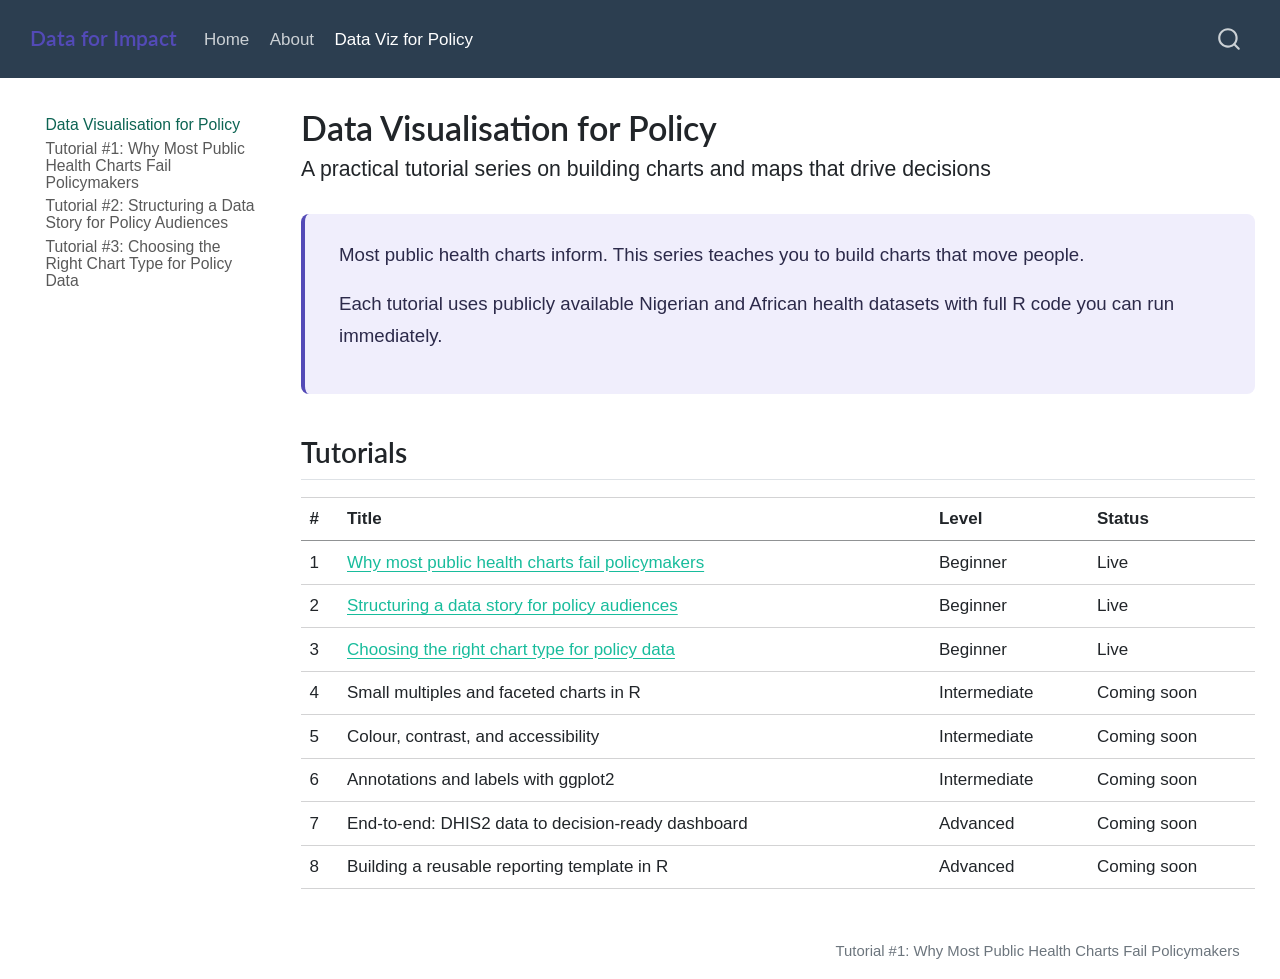
==== commit d2f36a31: "Add Tutorial 3: Choosing the right chart type" ====
--- a/docs/index.html
+++ b/docs/index.html
@@ -1,583 +1,8 @@
-<!DOCTYPE html>
-<html xmlns="http://www.w3.org/1999/xhtml" lang="en" xml:lang="en"><head>
-
-<meta charset="utf-8">
-<meta name="generator" content="quarto-1.9.35">
-
-<meta name="viewport" content="width=device-width, initial-scale=1.0, user-scalable=yes">
-
-
-<title>Data for Impact</title>
-<style>
-/* Default styles provided by pandoc.
-** See https://pandoc.org/MANUAL.html#variables-for-html for config info.
-*/
-code{white-space: pre-wrap;}
-span.smallcaps{font-variant: small-caps;}
-div.columns{display: flex; gap: min(4vw, 1.5em);}
-div.column{flex: auto; overflow-x: auto;}
-div.hanging-indent{margin-left: 1.5em; text-indent: -1.5em;}
-ul.task-list{list-style: none;}
-ul.task-list li input[type="checkbox"] {
-  width: 0.8em;
-  margin: 0 0.8em 0.2em -1em; /* quarto-specific, see https://github.com/quarto-dev/quarto-cli/issues/4556 */ 
-  vertical-align: middle;
-}
-</style>
-
-
-<script src="site_libs/quarto-nav/quarto-nav.js"></script>
-<script src="site_libs/quarto-nav/headroom.min.js"></script>
-<script src="site_libs/clipboard/clipboard.min.js"></script>
-<script src="site_libs/quarto-search/autocomplete.umd.js"></script>
-<script src="site_libs/quarto-search/fuse.min.js"></script>
-<script src="site_libs/quarto-search/quarto-search.js"></script>
-<meta name="quarto:offset" content="./">
-<script src="site_libs/quarto-html/quarto.js" type="module"></script>
-<script src="site_libs/quarto-html/tabsets/tabsets.js" type="module"></script>
-<script src="site_libs/quarto-html/popper.min.js"></script>
-<script src="site_libs/quarto-html/tippy.umd.min.js"></script>
-<script src="site_libs/quarto-html/anchor.min.js"></script>
-<link href="site_libs/quarto-html/tippy.css" rel="stylesheet">
-<link href="site_libs/quarto-html/quarto-syntax-highlighting-46f66b053e56abd73bb6e954d61a315b.css" rel="stylesheet" id="quarto-text-highlighting-styles">
-<script src="site_libs/bootstrap/bootstrap.min.js"></script>
-<link href="site_libs/bootstrap/bootstrap-icons.css" rel="stylesheet">
-<link href="site_libs/bootstrap/bootstrap-6033a600180109c3731f6a886c29932c.min.css" rel="stylesheet" append-hash="true" id="quarto-bootstrap" data-mode="light">
-<script id="quarto-search-options" type="application/json">{
-  "location": "navbar",
-  "copy-button": false,
-  "collapse-after": 3,
-  "panel-placement": "end",
-  "type": "overlay",
-  "limit": 50,
-  "keyboard-shortcut": [
-    "f",
-    "/",
-    "s"
-  ],
-  "show-item-context": false,
-  "language": {
-    "search-no-results-text": "No results",
-    "search-matching-documents-text": "matching documents",
-    "search-copy-link-title": "Copy link to search",
-    "search-hide-matches-text": "Hide additional matches",
-    "search-more-match-text": "more match in this document",
-    "search-more-matches-text": "more matches in this document",
-    "search-clear-button-title": "Clear",
-    "search-text-placeholder": "",
-    "search-detached-cancel-button-title": "Cancel",
-    "search-submit-button-title": "Submit",
-    "search-label": "Search"
-  }
-}</script>
-
-
-<link rel="stylesheet" href="styles.css">
-</head>
-
-<body class="nav-fixed quarto-light">
-
-<div id="quarto-search-results"></div>
-  <header id="quarto-header" class="headroom fixed-top">
-    <nav class="navbar navbar-expand-lg " data-bs-theme="dark">
-      <div class="navbar-container container-fluid">
-      <div class="navbar-brand-container mx-auto">
-    <a class="navbar-brand" href="./index.html">
-    <span class="navbar-title">Data for Impact</span>
-    </a>
-  </div>
-            <div id="quarto-search" class="" title="Search"></div>
-          <button class="navbar-toggler" type="button" data-bs-toggle="collapse" data-bs-target="#navbarCollapse" aria-controls="navbarCollapse" role="menu" aria-expanded="false" aria-label="Toggle navigation" onclick="if (window.quartoToggleHeadroom) { window.quartoToggleHeadroom(); }">
-  <span class="navbar-toggler-icon"></span>
-</button>
-          <div class="collapse navbar-collapse" id="navbarCollapse">
-            <ul class="navbar-nav navbar-nav-scroll me-auto">
-  <li class="nav-item">
-    <a class="nav-link active" href="./index.html" aria-current="page"> 
-<span class="menu-text">Home</span></a>
-  </li>  
-  <li class="nav-item">
-    <a class="nav-link" href="./about.html"> 
-<span class="menu-text">About</span></a>
-  </li>  
-  <li class="nav-item">
-    <a class="nav-link" href="./data-viz-for-policy/index.html"> 
-<span class="menu-text">Data Viz for Policy</span></a>
-  </li>  
-</ul>
-          </div> <!-- /navcollapse -->
-            <div class="quarto-navbar-tools">
-</div>
-      </div> <!-- /container-fluid -->
-    </nav>
-</header>
-<!-- content -->
-<div id="quarto-content" class="quarto-container page-columns page-rows-contents page-layout-full page-navbar">
-<!-- sidebar -->
-<!-- margin-sidebar -->
-    
-<!-- main -->
-<main class="content column-page" id="quarto-document-content">
-
-<header id="title-block-header" class="quarto-title-block default">
-<div class="quarto-title">
-<h1 class="title">Data for Impact</h1>
-<p class="subtitle lead">Practical tutorials on spatial analysis, data visualisation, and AI for public health decision-making</p>
-</div>
-
-
-
-<div class="quarto-title-meta column-page">
-
-    
-  
-    
-  </div>
-  
-
-
-</header>
-
-
-<div class="hero-banner">
-<p>Turn complex public health data into decisions that matter.</p>
-<p>Each tutorial is hands-on, uses publicly available African health datasets, and includes full R code you can run immediately.</p>
-</div>
-<section id="tutorial-series" class="level2">
-<h2 class="anchored" data-anchor-id="tutorial-series">Tutorial Series</h2>
-<div class="series-grid">
-<section id="data-visualisation-for-policy" class="level3 series-card">
-<h3 class="anchored" data-anchor-id="data-visualisation-for-policy">Data Visualisation for Policy</h3>
-<p>How to build charts, maps, and dashboards that policymakers actually use — not just read.</p>
-<p><strong>8 tutorials · Starting March 2026 · R</strong></p>
-<p><a href="./data-viz-for-policy/index.html">Explore series →</a></p>
-</section>
-<section id="spatial-analysis-for-public-health" class="level3 series-card coming-soon">
-<h3 class="anchored" data-anchor-id="spatial-analysis-for-public-health">Spatial Analysis for Public Health</h3>
-<p>Mapping disease burden, coverage gaps, and geographic inequities using R and real Nigerian data.</p>
-<p><strong>Coming soon</strong></p>
-</section>
-<section id="ai-assisted-analysis" class="level3 series-card coming-soon">
-<h3 class="anchored" data-anchor-id="ai-assisted-analysis">AI-Assisted Analysis</h3>
-<p>How to use AI tools to accelerate your analytical workflow without losing rigour.</p>
-<p><strong>Coming soon</strong></p>
-</section>
-</div>
-</section>
-<section id="about-the-author" class="level2">
-<h2 class="anchored" data-anchor-id="about-the-author">About the Author</h2>
-<div class="author-strip">
-<p>Olamide Akeboi is a public health researcher and spatial analyst based in Nigeria, with expertise in spatial modelling, Bayesian geospatial methods, and AI applications in global health.</p>
-<p><a href="./about.html">Learn more →</a></p>
-</div>
-
-
-</section>
-
-</main> <!-- /main -->
-<script id="quarto-html-after-body" type="application/javascript">
-  window.document.addEventListener("DOMContentLoaded", function (event) {
-    const icon = "";
-    const anchorJS = new window.AnchorJS();
-    anchorJS.options = {
-      placement: 'right',
-      icon: icon
-    };
-    anchorJS.add('.anchored');
-    const isCodeAnnotation = (el) => {
-      for (const clz of el.classList) {
-        if (clz.startsWith('code-annotation-')) {                     
-          return true;
-        }
-      }
-      return false;
-    }
-    const onCopySuccess = function(e) {
-      // button target
-      const button = e.trigger;
-      // don't keep focus
-      button.blur();
-      // flash "checked"
-      button.classList.add('code-copy-button-checked');
-      var currentTitle = button.getAttribute("title");
-      button.setAttribute("title", "Copied!");
-      let tooltip;
-      if (window.bootstrap) {
-        button.setAttribute("data-bs-toggle", "tooltip");
-        button.setAttribute("data-bs-placement", "left");
-        button.setAttribute("data-bs-title", "Copied!");
-        tooltip = new bootstrap.Tooltip(button, 
-          { trigger: "manual", 
-            customClass: "code-copy-button-tooltip",
-            offset: [0, -8]});
-        tooltip.show();    
-      }
-      setTimeout(function() {
-        if (tooltip) {
-          tooltip.hide();
-          button.removeAttribute("data-bs-title");
-          button.removeAttribute("data-bs-toggle");
-          button.removeAttribute("data-bs-placement");
-        }
-        button.setAttribute("title", currentTitle);
-        button.classList.remove('code-copy-button-checked');
-      }, 1000);
-      // clear code selection
-      e.clearSelection();
-    }
-    const getTextToCopy = function(trigger) {
-      const outerScaffold = trigger.parentElement.cloneNode(true);
-      const codeEl = outerScaffold.querySelector('code');
-      for (const childEl of codeEl.children) {
-        if (isCodeAnnotation(childEl)) {
-          childEl.remove();
-        }
-      }
-      return codeEl.innerText;
-    }
-    const clipboard = new window.ClipboardJS('.code-copy-button:not([data-in-quarto-modal])', {
-      text: getTextToCopy
-    });
-    clipboard.on('success', onCopySuccess);
-    if (window.document.getElementById('quarto-embedded-source-code-modal')) {
-      const clipboardModal = new window.ClipboardJS('.code-copy-button[data-in-quarto-modal]', {
-        text: getTextToCopy,
-        container: window.document.getElementById('quarto-embedded-source-code-modal')
-      });
-      clipboardModal.on('success', onCopySuccess);
-    }
-      var localhostRegex = new RegExp(/^(?:http|https):\/\/localhost\:?[0-9]*\//);
-      var mailtoRegex = new RegExp(/^mailto:/);
-        var filterRegex = new RegExp('/' + window.location.host + '/');
-      var isInternal = (href) => {
-          return filterRegex.test(href) || localhostRegex.test(href) || mailtoRegex.test(href);
-      }
-      // Inspect non-navigation links and adorn them if external
-     var links = window.document.querySelectorAll('a[href]:not(.nav-link):not(.navbar-brand):not(.toc-action):not(.sidebar-link):not(.sidebar-item-toggle):not(.pagination-link):not(.no-external):not([aria-hidden]):not(.dropdown-item):not(.quarto-navigation-tool):not(.about-link)');
-      for (var i=0; i<links.length; i++) {
-        const link = links[i];
-        if (!isInternal(link.href)) {
-          // undo the damage that might have been done by quarto-nav.js in the case of
-          // links that we want to consider external
-          if (link.dataset.originalHref !== undefined) {
-            link.href = link.dataset.originalHref;
-          }
-        }
-      }
-    function tippyHover(el, contentFn, onTriggerFn, onUntriggerFn) {
-      const config = {
-        allowHTML: true,
-        maxWidth: 500,
-        delay: 100,
-        arrow: false,
-        appendTo: function(el) {
-            return el.parentElement;
-        },
-        interactive: true,
-        interactiveBorder: 10,
-        theme: 'quarto',
-        placement: 'bottom-start',
-      };
-      if (contentFn) {
-        config.content = contentFn;
-      }
-      if (onTriggerFn) {
-        config.onTrigger = onTriggerFn;
-      }
-      if (onUntriggerFn) {
-        config.onUntrigger = onUntriggerFn;
-      }
-      window.tippy(el, config); 
-    }
-    const noterefs = window.document.querySelectorAll('a[role="doc-noteref"]');
-    for (var i=0; i<noterefs.length; i++) {
-      const ref = noterefs[i];
-      tippyHover(ref, function() {
-        // use id or data attribute instead here
-        let href = ref.getAttribute('data-footnote-href') || ref.getAttribute('href');
-        try { href = new URL(href).hash; } catch {}
-        const id = href.replace(/^#\/?/, "");
-        const note = window.document.getElementById(id);
-        if (note) {
-          return note.innerHTML;
-        } else {
-          return "";
-        }
-      });
-    }
-    const xrefs = window.document.querySelectorAll('a.quarto-xref');
-    const processXRef = (id, note) => {
-      // Strip column container classes
-      const stripColumnClz = (el) => {
-        el.classList.remove("page-full", "page-columns");
-        if (el.children) {
-          for (const child of el.children) {
-            stripColumnClz(child);
-          }
-        }
-      }
-      stripColumnClz(note)
-      if (id === null || id.startsWith('sec-')) {
-        // Special case sections, only their first couple elements
-        const container = document.createElement("div");
-        if (note.children && note.children.length > 2) {
-          container.appendChild(note.children[0].cloneNode(true));
-          for (let i = 1; i < note.children.length; i++) {
-            const child = note.children[i];
-            if (child.tagName === "P" && child.innerText === "") {
-              continue;
-            } else {
-              container.appendChild(child.cloneNode(true));
-              break;
-            }
-          }
-          if (window.Quarto?.typesetMath) {
-            window.Quarto.typesetMath(container);
-          }
-          return container.innerHTML
-        } else {
-          if (window.Quarto?.typesetMath) {
-            window.Quarto.typesetMath(note);
-          }
-          return note.innerHTML;
-        }
-      } else {
-        // Remove any anchor links if they are present
-        const anchorLink = note.querySelector('a.anchorjs-link');
-        if (anchorLink) {
-          anchorLink.remove();
-        }
-        if (window.Quarto?.typesetMath) {
-          window.Quarto.typesetMath(note);
-        }
-        if (note.classList.contains("callout")) {
-          return note.outerHTML;
-        } else {
-          return note.innerHTML;
-        }
-      }
-    }
-    for (var i=0; i<xrefs.length; i++) {
-      const xref = xrefs[i];
-      tippyHover(xref, undefined, function(instance) {
-        instance.disable();
-        let url = xref.getAttribute('href');
-        let hash = undefined; 
-        if (url.startsWith('#')) {
-          hash = url;
-        } else {
-          try { hash = new URL(url).hash; } catch {}
-        }
-        if (hash) {
-          const id = hash.replace(/^#\/?/, "");
-          const note = window.document.getElementById(id);
-          if (note !== null) {
-            try {
-              const html = processXRef(id, note.cloneNode(true));
-              instance.setContent(html);
-            } finally {
-              instance.enable();
-              instance.show();
-            }
-          } else {
-            // See if we can fetch this
-            fetch(url.split('#')[0])
-            .then(res => res.text())
-            .then(html => {
-              const parser = new DOMParser();
-              const htmlDoc = parser.parseFromString(html, "text/html");
-              const note = htmlDoc.getElementById(id);
-              if (note !== null) {
-                const html = processXRef(id, note);
-                instance.setContent(html);
-              } 
-            }).finally(() => {
-              instance.enable();
-              instance.show();
-            });
-          }
-        } else {
-          // See if we can fetch a full url (with no hash to target)
-          // This is a special case and we should probably do some content thinning / targeting
-          fetch(url)
-          .then(res => res.text())
-          .then(html => {
-            const parser = new DOMParser();
-            const htmlDoc = parser.parseFromString(html, "text/html");
-            const note = htmlDoc.querySelector('main.content');
-            if (note !== null) {
-              // This should only happen for chapter cross references
-              // (since there is no id in the URL)
-              // remove the first header
-              if (note.children.length > 0 && note.children[0].tagName === "HEADER") {
-                note.children[0].remove();
-              }
-              const html = processXRef(null, note);
-              instance.setContent(html);
-            } 
-          }).finally(() => {
-            instance.enable();
-            instance.show();
-          });
-        }
-      }, function(instance) {
-      });
-    }
-        let selectedAnnoteEl;
-        const selectorForAnnotation = ( cell, annotation) => {
-          let cellAttr = 'data-code-cell="' + cell + '"';
-          let lineAttr = 'data-code-annotation="' +  annotation + '"';
-          const selector = 'span[' + cellAttr + '][' + lineAttr + ']';
-          return selector;
-        }
-        const selectCodeLines = (annoteEl) => {
-          const doc = window.document;
-          const targetCell = annoteEl.getAttribute("data-target-cell");
-          const targetAnnotation = annoteEl.getAttribute("data-target-annotation");
-          const annoteSpan = window.document.querySelector(selectorForAnnotation(targetCell, targetAnnotation));
-          const lines = annoteSpan.getAttribute("data-code-lines").split(",");
-          const lineIds = lines.map((line) => {
-            return targetCell + "-" + line;
-          })
-          let top = null;
-          let height = null;
-          let parent = null;
-          if (lineIds.length > 0) {
-              //compute the position of the single el (top and bottom and make a div)
-              const el = window.document.getElementById(lineIds[0]);
-              top = el.offsetTop;
-              height = el.offsetHeight;
-              parent = el.parentElement.parentElement;
-            if (lineIds.length > 1) {
-              const lastEl = window.document.getElementById(lineIds[lineIds.length - 1]);
-              const bottom = lastEl.offsetTop + lastEl.offsetHeight;
-              height = bottom - top;
-            }
-            if (top !== null && height !== null && parent !== null) {
-              // cook up a div (if necessary) and position it 
-              let div = window.document.getElementById("code-annotation-line-highlight");
-              if (div === null) {
-                div = window.document.createElement("div");
-                div.setAttribute("id", "code-annotation-line-highlight");
-                div.style.position = 'absolute';
-                parent.appendChild(div);
-              }
-              div.style.top = top - 2 + "px";
-              div.style.height = height + 4 + "px";
-              div.style.left = 0;
-              let gutterDiv = window.document.getElementById("code-annotation-line-highlight-gutter");
-              if (gutterDiv === null) {
-                gutterDiv = window.document.createElement("div");
-                gutterDiv.setAttribute("id", "code-annotation-line-highlight-gutter");
-                gutterDiv.style.position = 'absolute';
-                const codeCell = window.document.getElementById(targetCell);
-                const gutter = codeCell.querySelector('.code-annotation-gutter');
-                gutter.appendChild(gutterDiv);
-              }
-              gutterDiv.style.top = top - 2 + "px";
-              gutterDiv.style.height = height + 4 + "px";
-            }
-            selectedAnnoteEl = annoteEl;
-          }
-        };
-        const unselectCodeLines = () => {
-          const elementsIds = ["code-annotation-line-highlight", "code-annotation-line-highlight-gutter"];
-          elementsIds.forEach((elId) => {
-            const div = window.document.getElementById(elId);
-            if (div) {
-              div.remove();
-            }
-          });
-          selectedAnnoteEl = undefined;
-        };
-          // Handle positioning of the toggle
-      window.addEventListener(
-        "resize",
-        throttle(() => {
-          elRect = undefined;
-          if (selectedAnnoteEl) {
-            selectCodeLines(selectedAnnoteEl);
-          }
-        }, 10)
-      );
-      function throttle(fn, ms) {
-      let throttle = false;
-      let timer;
-        return (...args) => {
-          if(!throttle) { // first call gets through
-              fn.apply(this, args);
-              throttle = true;
-          } else { // all the others get throttled
-              if(timer) clearTimeout(timer); // cancel #2
-              timer = setTimeout(() => {
-                fn.apply(this, args);
-                timer = throttle = false;
-              }, ms);
-          }
-        };
-      }
-        // Attach click handler to the DT
-        const annoteDls = window.document.querySelectorAll('dt[data-target-cell]');
-        for (const annoteDlNode of annoteDls) {
-          annoteDlNode.addEventListener('click', (event) => {
-            const clickedEl = event.target;
-            if (clickedEl !== selectedAnnoteEl) {
-              unselectCodeLines();
-              const activeEl = window.document.querySelector('dt[data-target-cell].code-annotation-active');
-              if (activeEl) {
-                activeEl.classList.remove('code-annotation-active');
-              }
-              selectCodeLines(clickedEl);
-              clickedEl.classList.add('code-annotation-active');
-            } else {
-              // Unselect the line
-              unselectCodeLines();
-              clickedEl.classList.remove('code-annotation-active');
-            }
-          });
-        }
-    const findCites = (el) => {
-      const parentEl = el.parentElement;
-      if (parentEl) {
-        const cites = parentEl.dataset.cites;
-        if (cites) {
-          return {
-            el,
-            cites: cites.split(' ')
-          };
-        } else {
-          return findCites(el.parentElement)
-        }
-      } else {
-        return undefined;
-      }
-    };
-    var bibliorefs = window.document.querySelectorAll('a[role="doc-biblioref"]');
-    for (var i=0; i<bibliorefs.length; i++) {
-      const ref = bibliorefs[i];
-      const citeInfo = findCites(ref);
-      if (citeInfo) {
-        tippyHover(citeInfo.el, function() {
-          var popup = window.document.createElement('div');
-          citeInfo.cites.forEach(function(cite) {
-            var citeDiv = window.document.createElement('div');
-            citeDiv.classList.add('hanging-indent');
-            citeDiv.classList.add('csl-entry');
-            var biblioDiv = window.document.getElementById('ref-' + cite);
-            if (biblioDiv) {
-              citeDiv.innerHTML = biblioDiv.innerHTML;
-            }
-            popup.appendChild(citeDiv);
-          });
-          return popup.innerHTML;
-        });
-      }
-    }
-  });
-  </script>
-</div> <!-- /content -->
-
-
-
-
-</body></html>+<html xmlns="http://www.w3.org/1999/xhtml">    
+  <head>      
+    <title>Redirect to data-viz-for-policy/index.html</title>      
+    <meta http-equiv="refresh" content="0;URL='data-viz-for-policy/index.html'" />    
+  </head>    
+  <body> 
+  </body>  
+</html>     
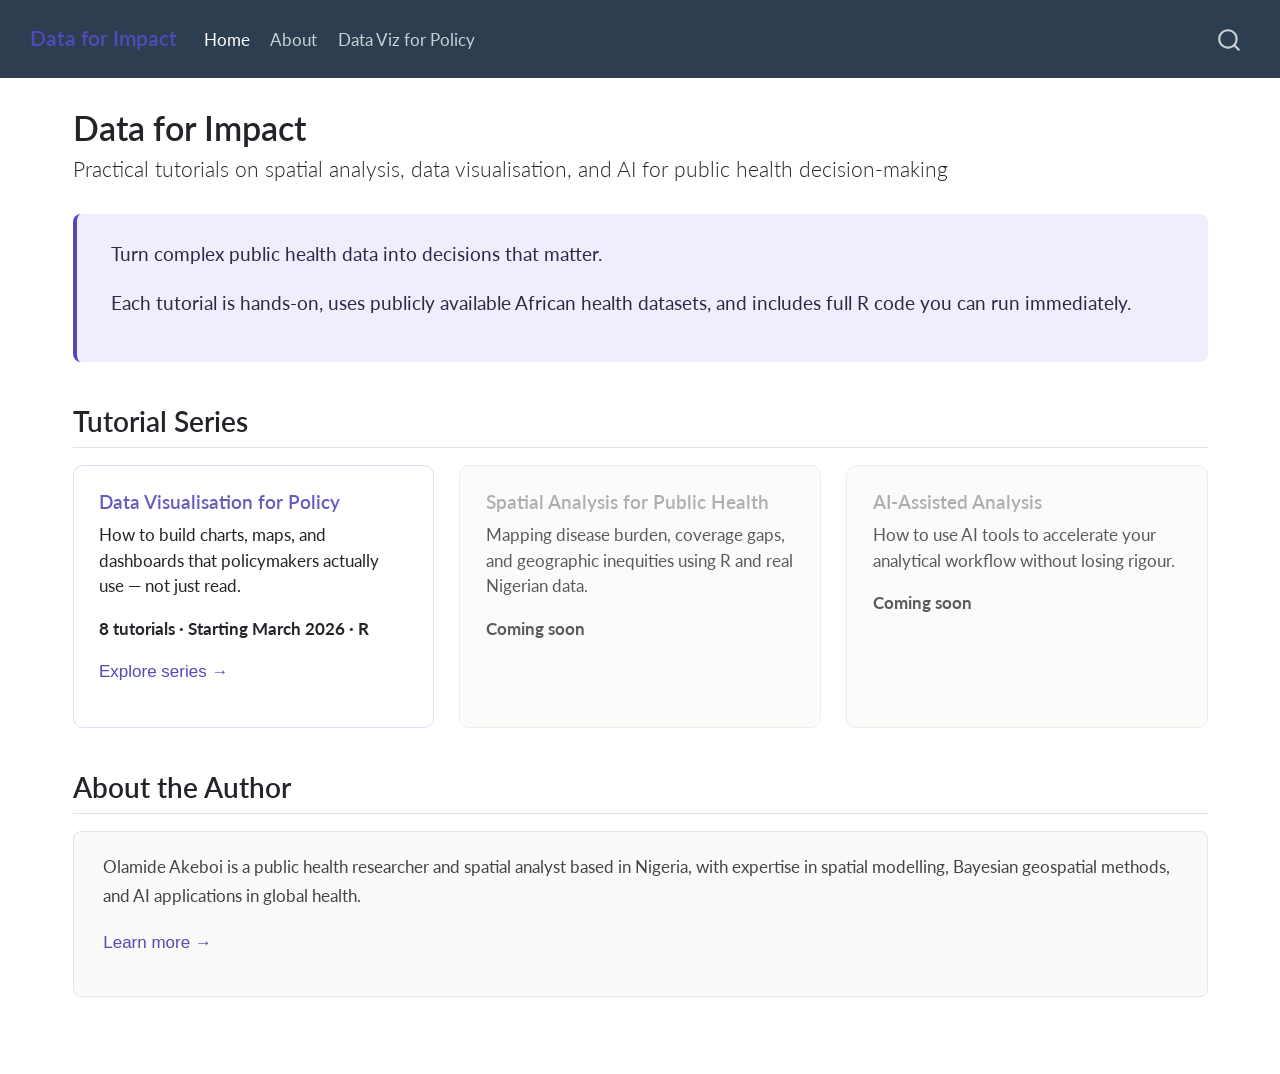
==== commit f8625357: "Add Tutorial 3: Choosing the right chart type" ====
--- a/docs/index.html
+++ b/docs/index.html
@@ -1,8 +1,583 @@
-<html xmlns="http://www.w3.org/1999/xhtml">    
-  <head>      
-    <title>Redirect to data-viz-for-policy/index.html</title>      
-    <meta http-equiv="refresh" content="0;URL='data-viz-for-policy/index.html'" />    
-  </head>    
-  <body> 
-  </body>  
-</html>     
+<!DOCTYPE html>
+<html xmlns="http://www.w3.org/1999/xhtml" lang="en" xml:lang="en"><head>
+
+<meta charset="utf-8">
+<meta name="generator" content="quarto-1.9.35">
+
+<meta name="viewport" content="width=device-width, initial-scale=1.0, user-scalable=yes">
+
+
+<title>Data for Impact</title>
+<style>
+/* Default styles provided by pandoc.
+** See https://pandoc.org/MANUAL.html#variables-for-html for config info.
+*/
+code{white-space: pre-wrap;}
+span.smallcaps{font-variant: small-caps;}
+div.columns{display: flex; gap: min(4vw, 1.5em);}
+div.column{flex: auto; overflow-x: auto;}
+div.hanging-indent{margin-left: 1.5em; text-indent: -1.5em;}
+ul.task-list{list-style: none;}
+ul.task-list li input[type="checkbox"] {
+  width: 0.8em;
+  margin: 0 0.8em 0.2em -1em; /* quarto-specific, see https://github.com/quarto-dev/quarto-cli/issues/4556 */ 
+  vertical-align: middle;
+}
+</style>
+
+
+<script src="site_libs/quarto-nav/quarto-nav.js"></script>
+<script src="site_libs/quarto-nav/headroom.min.js"></script>
+<script src="site_libs/clipboard/clipboard.min.js"></script>
+<script src="site_libs/quarto-search/autocomplete.umd.js"></script>
+<script src="site_libs/quarto-search/fuse.min.js"></script>
+<script src="site_libs/quarto-search/quarto-search.js"></script>
+<meta name="quarto:offset" content="./">
+<script src="site_libs/quarto-html/quarto.js" type="module"></script>
+<script src="site_libs/quarto-html/tabsets/tabsets.js" type="module"></script>
+<script src="site_libs/quarto-html/popper.min.js"></script>
+<script src="site_libs/quarto-html/tippy.umd.min.js"></script>
+<script src="site_libs/quarto-html/anchor.min.js"></script>
+<link href="site_libs/quarto-html/tippy.css" rel="stylesheet">
+<link href="site_libs/quarto-html/quarto-syntax-highlighting-46f66b053e56abd73bb6e954d61a315b.css" rel="stylesheet" id="quarto-text-highlighting-styles">
+<script src="site_libs/bootstrap/bootstrap.min.js"></script>
+<link href="site_libs/bootstrap/bootstrap-icons.css" rel="stylesheet">
+<link href="site_libs/bootstrap/bootstrap-6033a600180109c3731f6a886c29932c.min.css" rel="stylesheet" append-hash="true" id="quarto-bootstrap" data-mode="light">
+<script id="quarto-search-options" type="application/json">{
+  "location": "navbar",
+  "copy-button": false,
+  "collapse-after": 3,
+  "panel-placement": "end",
+  "type": "overlay",
+  "limit": 50,
+  "keyboard-shortcut": [
+    "f",
+    "/",
+    "s"
+  ],
+  "show-item-context": false,
+  "language": {
+    "search-no-results-text": "No results",
+    "search-matching-documents-text": "matching documents",
+    "search-copy-link-title": "Copy link to search",
+    "search-hide-matches-text": "Hide additional matches",
+    "search-more-match-text": "more match in this document",
+    "search-more-matches-text": "more matches in this document",
+    "search-clear-button-title": "Clear",
+    "search-text-placeholder": "",
+    "search-detached-cancel-button-title": "Cancel",
+    "search-submit-button-title": "Submit",
+    "search-label": "Search"
+  }
+}</script>
+
+
+<link rel="stylesheet" href="styles.css">
+</head>
+
+<body class="nav-fixed quarto-light">
+
+<div id="quarto-search-results"></div>
+  <header id="quarto-header" class="headroom fixed-top">
+    <nav class="navbar navbar-expand-lg " data-bs-theme="dark">
+      <div class="navbar-container container-fluid">
+      <div class="navbar-brand-container mx-auto">
+    <a class="navbar-brand" href="./index.html">
+    <span class="navbar-title">Data for Impact</span>
+    </a>
+  </div>
+            <div id="quarto-search" class="" title="Search"></div>
+          <button class="navbar-toggler" type="button" data-bs-toggle="collapse" data-bs-target="#navbarCollapse" aria-controls="navbarCollapse" role="menu" aria-expanded="false" aria-label="Toggle navigation" onclick="if (window.quartoToggleHeadroom) { window.quartoToggleHeadroom(); }">
+  <span class="navbar-toggler-icon"></span>
+</button>
+          <div class="collapse navbar-collapse" id="navbarCollapse">
+            <ul class="navbar-nav navbar-nav-scroll me-auto">
+  <li class="nav-item">
+    <a class="nav-link active" href="./index.html" aria-current="page"> 
+<span class="menu-text">Home</span></a>
+  </li>  
+  <li class="nav-item">
+    <a class="nav-link" href="./about.html"> 
+<span class="menu-text">About</span></a>
+  </li>  
+  <li class="nav-item">
+    <a class="nav-link" href="./data-viz-for-policy/index.html"> 
+<span class="menu-text">Data Viz for Policy</span></a>
+  </li>  
+</ul>
+          </div> <!-- /navcollapse -->
+            <div class="quarto-navbar-tools">
+</div>
+      </div> <!-- /container-fluid -->
+    </nav>
+</header>
+<!-- content -->
+<div id="quarto-content" class="quarto-container page-columns page-rows-contents page-layout-full page-navbar">
+<!-- sidebar -->
+<!-- margin-sidebar -->
+    
+<!-- main -->
+<main class="content column-page" id="quarto-document-content">
+
+<header id="title-block-header" class="quarto-title-block default">
+<div class="quarto-title">
+<h1 class="title">Data for Impact</h1>
+<p class="subtitle lead">Practical tutorials on spatial analysis, data visualisation, and AI for public health decision-making</p>
+</div>
+
+
+
+<div class="quarto-title-meta column-page">
+
+    
+  
+    
+  </div>
+  
+
+
+</header>
+
+
+<div class="hero-banner">
+<p>Turn complex public health data into decisions that matter.</p>
+<p>Each tutorial is hands-on, uses publicly available African health datasets, and includes full R code you can run immediately.</p>
+</div>
+<section id="tutorial-series" class="level2">
+<h2 class="anchored" data-anchor-id="tutorial-series">Tutorial Series</h2>
+<div class="series-grid">
+<section id="data-visualisation-for-policy" class="level3 series-card">
+<h3 class="anchored" data-anchor-id="data-visualisation-for-policy">Data Visualisation for Policy</h3>
+<p>How to build charts, maps, and dashboards that policymakers actually use — not just read.</p>
+<p><strong>8 tutorials · Starting March 2026 · R</strong></p>
+<p><a href="./data-viz-for-policy/index.html">Explore series →</a></p>
+</section>
+<section id="spatial-analysis-for-public-health" class="level3 series-card coming-soon">
+<h3 class="anchored" data-anchor-id="spatial-analysis-for-public-health">Spatial Analysis for Public Health</h3>
+<p>Mapping disease burden, coverage gaps, and geographic inequities using R and real Nigerian data.</p>
+<p><strong>Coming soon</strong></p>
+</section>
+<section id="ai-assisted-analysis" class="level3 series-card coming-soon">
+<h3 class="anchored" data-anchor-id="ai-assisted-analysis">AI-Assisted Analysis</h3>
+<p>How to use AI tools to accelerate your analytical workflow without losing rigour.</p>
+<p><strong>Coming soon</strong></p>
+</section>
+</div>
+</section>
+<section id="about-the-author" class="level2">
+<h2 class="anchored" data-anchor-id="about-the-author">About the Author</h2>
+<div class="author-strip">
+<p>Olamide Akeboi is a public health researcher and spatial analyst based in Nigeria, with expertise in spatial modelling, Bayesian geospatial methods, and AI applications in global health.</p>
+<p><a href="./about.html">Learn more →</a></p>
+</div>
+
+
+</section>
+
+</main> <!-- /main -->
+<script id="quarto-html-after-body" type="application/javascript">
+  window.document.addEventListener("DOMContentLoaded", function (event) {
+    const icon = "";
+    const anchorJS = new window.AnchorJS();
+    anchorJS.options = {
+      placement: 'right',
+      icon: icon
+    };
+    anchorJS.add('.anchored');
+    const isCodeAnnotation = (el) => {
+      for (const clz of el.classList) {
+        if (clz.startsWith('code-annotation-')) {                     
+          return true;
+        }
+      }
+      return false;
+    }
+    const onCopySuccess = function(e) {
+      // button target
+      const button = e.trigger;
+      // don't keep focus
+      button.blur();
+      // flash "checked"
+      button.classList.add('code-copy-button-checked');
+      var currentTitle = button.getAttribute("title");
+      button.setAttribute("title", "Copied!");
+      let tooltip;
+      if (window.bootstrap) {
+        button.setAttribute("data-bs-toggle", "tooltip");
+        button.setAttribute("data-bs-placement", "left");
+        button.setAttribute("data-bs-title", "Copied!");
+        tooltip = new bootstrap.Tooltip(button, 
+          { trigger: "manual", 
+            customClass: "code-copy-button-tooltip",
+            offset: [0, -8]});
+        tooltip.show();    
+      }
+      setTimeout(function() {
+        if (tooltip) {
+          tooltip.hide();
+          button.removeAttribute("data-bs-title");
+          button.removeAttribute("data-bs-toggle");
+          button.removeAttribute("data-bs-placement");
+        }
+        button.setAttribute("title", currentTitle);
+        button.classList.remove('code-copy-button-checked');
+      }, 1000);
+      // clear code selection
+      e.clearSelection();
+    }
+    const getTextToCopy = function(trigger) {
+      const outerScaffold = trigger.parentElement.cloneNode(true);
+      const codeEl = outerScaffold.querySelector('code');
+      for (const childEl of codeEl.children) {
+        if (isCodeAnnotation(childEl)) {
+          childEl.remove();
+        }
+      }
+      return codeEl.innerText;
+    }
+    const clipboard = new window.ClipboardJS('.code-copy-button:not([data-in-quarto-modal])', {
+      text: getTextToCopy
+    });
+    clipboard.on('success', onCopySuccess);
+    if (window.document.getElementById('quarto-embedded-source-code-modal')) {
+      const clipboardModal = new window.ClipboardJS('.code-copy-button[data-in-quarto-modal]', {
+        text: getTextToCopy,
+        container: window.document.getElementById('quarto-embedded-source-code-modal')
+      });
+      clipboardModal.on('success', onCopySuccess);
+    }
+      var localhostRegex = new RegExp(/^(?:http|https):\/\/localhost\:?[0-9]*\//);
+      var mailtoRegex = new RegExp(/^mailto:/);
+        var filterRegex = new RegExp('/' + window.location.host + '/');
+      var isInternal = (href) => {
+          return filterRegex.test(href) || localhostRegex.test(href) || mailtoRegex.test(href);
+      }
+      // Inspect non-navigation links and adorn them if external
+     var links = window.document.querySelectorAll('a[href]:not(.nav-link):not(.navbar-brand):not(.toc-action):not(.sidebar-link):not(.sidebar-item-toggle):not(.pagination-link):not(.no-external):not([aria-hidden]):not(.dropdown-item):not(.quarto-navigation-tool):not(.about-link)');
+      for (var i=0; i<links.length; i++) {
+        const link = links[i];
+        if (!isInternal(link.href)) {
+          // undo the damage that might have been done by quarto-nav.js in the case of
+          // links that we want to consider external
+          if (link.dataset.originalHref !== undefined) {
+            link.href = link.dataset.originalHref;
+          }
+        }
+      }
+    function tippyHover(el, contentFn, onTriggerFn, onUntriggerFn) {
+      const config = {
+        allowHTML: true,
+        maxWidth: 500,
+        delay: 100,
+        arrow: false,
+        appendTo: function(el) {
+            return el.parentElement;
+        },
+        interactive: true,
+        interactiveBorder: 10,
+        theme: 'quarto',
+        placement: 'bottom-start',
+      };
+      if (contentFn) {
+        config.content = contentFn;
+      }
+      if (onTriggerFn) {
+        config.onTrigger = onTriggerFn;
+      }
+      if (onUntriggerFn) {
+        config.onUntrigger = onUntriggerFn;
+      }
+      window.tippy(el, config); 
+    }
+    const noterefs = window.document.querySelectorAll('a[role="doc-noteref"]');
+    for (var i=0; i<noterefs.length; i++) {
+      const ref = noterefs[i];
+      tippyHover(ref, function() {
+        // use id or data attribute instead here
+        let href = ref.getAttribute('data-footnote-href') || ref.getAttribute('href');
+        try { href = new URL(href).hash; } catch {}
+        const id = href.replace(/^#\/?/, "");
+        const note = window.document.getElementById(id);
+        if (note) {
+          return note.innerHTML;
+        } else {
+          return "";
+        }
+      });
+    }
+    const xrefs = window.document.querySelectorAll('a.quarto-xref');
+    const processXRef = (id, note) => {
+      // Strip column container classes
+      const stripColumnClz = (el) => {
+        el.classList.remove("page-full", "page-columns");
+        if (el.children) {
+          for (const child of el.children) {
+            stripColumnClz(child);
+          }
+        }
+      }
+      stripColumnClz(note)
+      if (id === null || id.startsWith('sec-')) {
+        // Special case sections, only their first couple elements
+        const container = document.createElement("div");
+        if (note.children && note.children.length > 2) {
+          container.appendChild(note.children[0].cloneNode(true));
+          for (let i = 1; i < note.children.length; i++) {
+            const child = note.children[i];
+            if (child.tagName === "P" && child.innerText === "") {
+              continue;
+            } else {
+              container.appendChild(child.cloneNode(true));
+              break;
+            }
+          }
+          if (window.Quarto?.typesetMath) {
+            window.Quarto.typesetMath(container);
+          }
+          return container.innerHTML
+        } else {
+          if (window.Quarto?.typesetMath) {
+            window.Quarto.typesetMath(note);
+          }
+          return note.innerHTML;
+        }
+      } else {
+        // Remove any anchor links if they are present
+        const anchorLink = note.querySelector('a.anchorjs-link');
+        if (anchorLink) {
+          anchorLink.remove();
+        }
+        if (window.Quarto?.typesetMath) {
+          window.Quarto.typesetMath(note);
+        }
+        if (note.classList.contains("callout")) {
+          return note.outerHTML;
+        } else {
+          return note.innerHTML;
+        }
+      }
+    }
+    for (var i=0; i<xrefs.length; i++) {
+      const xref = xrefs[i];
+      tippyHover(xref, undefined, function(instance) {
+        instance.disable();
+        let url = xref.getAttribute('href');
+        let hash = undefined; 
+        if (url.startsWith('#')) {
+          hash = url;
+        } else {
+          try { hash = new URL(url).hash; } catch {}
+        }
+        if (hash) {
+          const id = hash.replace(/^#\/?/, "");
+          const note = window.document.getElementById(id);
+          if (note !== null) {
+            try {
+              const html = processXRef(id, note.cloneNode(true));
+              instance.setContent(html);
+            } finally {
+              instance.enable();
+              instance.show();
+            }
+          } else {
+            // See if we can fetch this
+            fetch(url.split('#')[0])
+            .then(res => res.text())
+            .then(html => {
+              const parser = new DOMParser();
+              const htmlDoc = parser.parseFromString(html, "text/html");
+              const note = htmlDoc.getElementById(id);
+              if (note !== null) {
+                const html = processXRef(id, note);
+                instance.setContent(html);
+              } 
+            }).finally(() => {
+              instance.enable();
+              instance.show();
+            });
+          }
+        } else {
+          // See if we can fetch a full url (with no hash to target)
+          // This is a special case and we should probably do some content thinning / targeting
+          fetch(url)
+          .then(res => res.text())
+          .then(html => {
+            const parser = new DOMParser();
+            const htmlDoc = parser.parseFromString(html, "text/html");
+            const note = htmlDoc.querySelector('main.content');
+            if (note !== null) {
+              // This should only happen for chapter cross references
+              // (since there is no id in the URL)
+              // remove the first header
+              if (note.children.length > 0 && note.children[0].tagName === "HEADER") {
+                note.children[0].remove();
+              }
+              const html = processXRef(null, note);
+              instance.setContent(html);
+            } 
+          }).finally(() => {
+            instance.enable();
+            instance.show();
+          });
+        }
+      }, function(instance) {
+      });
+    }
+        let selectedAnnoteEl;
+        const selectorForAnnotation = ( cell, annotation) => {
+          let cellAttr = 'data-code-cell="' + cell + '"';
+          let lineAttr = 'data-code-annotation="' +  annotation + '"';
+          const selector = 'span[' + cellAttr + '][' + lineAttr + ']';
+          return selector;
+        }
+        const selectCodeLines = (annoteEl) => {
+          const doc = window.document;
+          const targetCell = annoteEl.getAttribute("data-target-cell");
+          const targetAnnotation = annoteEl.getAttribute("data-target-annotation");
+          const annoteSpan = window.document.querySelector(selectorForAnnotation(targetCell, targetAnnotation));
+          const lines = annoteSpan.getAttribute("data-code-lines").split(",");
+          const lineIds = lines.map((line) => {
+            return targetCell + "-" + line;
+          })
+          let top = null;
+          let height = null;
+          let parent = null;
+          if (lineIds.length > 0) {
+              //compute the position of the single el (top and bottom and make a div)
+              const el = window.document.getElementById(lineIds[0]);
+              top = el.offsetTop;
+              height = el.offsetHeight;
+              parent = el.parentElement.parentElement;
+            if (lineIds.length > 1) {
+              const lastEl = window.document.getElementById(lineIds[lineIds.length - 1]);
+              const bottom = lastEl.offsetTop + lastEl.offsetHeight;
+              height = bottom - top;
+            }
+            if (top !== null && height !== null && parent !== null) {
+              // cook up a div (if necessary) and position it 
+              let div = window.document.getElementById("code-annotation-line-highlight");
+              if (div === null) {
+                div = window.document.createElement("div");
+                div.setAttribute("id", "code-annotation-line-highlight");
+                div.style.position = 'absolute';
+                parent.appendChild(div);
+              }
+              div.style.top = top - 2 + "px";
+              div.style.height = height + 4 + "px";
+              div.style.left = 0;
+              let gutterDiv = window.document.getElementById("code-annotation-line-highlight-gutter");
+              if (gutterDiv === null) {
+                gutterDiv = window.document.createElement("div");
+                gutterDiv.setAttribute("id", "code-annotation-line-highlight-gutter");
+                gutterDiv.style.position = 'absolute';
+                const codeCell = window.document.getElementById(targetCell);
+                const gutter = codeCell.querySelector('.code-annotation-gutter');
+                gutter.appendChild(gutterDiv);
+              }
+              gutterDiv.style.top = top - 2 + "px";
+              gutterDiv.style.height = height + 4 + "px";
+            }
+            selectedAnnoteEl = annoteEl;
+          }
+        };
+        const unselectCodeLines = () => {
+          const elementsIds = ["code-annotation-line-highlight", "code-annotation-line-highlight-gutter"];
+          elementsIds.forEach((elId) => {
+            const div = window.document.getElementById(elId);
+            if (div) {
+              div.remove();
+            }
+          });
+          selectedAnnoteEl = undefined;
+        };
+          // Handle positioning of the toggle
+      window.addEventListener(
+        "resize",
+        throttle(() => {
+          elRect = undefined;
+          if (selectedAnnoteEl) {
+            selectCodeLines(selectedAnnoteEl);
+          }
+        }, 10)
+      );
+      function throttle(fn, ms) {
+      let throttle = false;
+      let timer;
+        return (...args) => {
+          if(!throttle) { // first call gets through
+              fn.apply(this, args);
+              throttle = true;
+          } else { // all the others get throttled
+              if(timer) clearTimeout(timer); // cancel #2
+              timer = setTimeout(() => {
+                fn.apply(this, args);
+                timer = throttle = false;
+              }, ms);
+          }
+        };
+      }
+        // Attach click handler to the DT
+        const annoteDls = window.document.querySelectorAll('dt[data-target-cell]');
+        for (const annoteDlNode of annoteDls) {
+          annoteDlNode.addEventListener('click', (event) => {
+            const clickedEl = event.target;
+            if (clickedEl !== selectedAnnoteEl) {
+              unselectCodeLines();
+              const activeEl = window.document.querySelector('dt[data-target-cell].code-annotation-active');
+              if (activeEl) {
+                activeEl.classList.remove('code-annotation-active');
+              }
+              selectCodeLines(clickedEl);
+              clickedEl.classList.add('code-annotation-active');
+            } else {
+              // Unselect the line
+              unselectCodeLines();
+              clickedEl.classList.remove('code-annotation-active');
+            }
+          });
+        }
+    const findCites = (el) => {
+      const parentEl = el.parentElement;
+      if (parentEl) {
+        const cites = parentEl.dataset.cites;
+        if (cites) {
+          return {
+            el,
+            cites: cites.split(' ')
+          };
+        } else {
+          return findCites(el.parentElement)
+        }
+      } else {
+        return undefined;
+      }
+    };
+    var bibliorefs = window.document.querySelectorAll('a[role="doc-biblioref"]');
+    for (var i=0; i<bibliorefs.length; i++) {
+      const ref = bibliorefs[i];
+      const citeInfo = findCites(ref);
+      if (citeInfo) {
+        tippyHover(citeInfo.el, function() {
+          var popup = window.document.createElement('div');
+          citeInfo.cites.forEach(function(cite) {
+            var citeDiv = window.document.createElement('div');
+            citeDiv.classList.add('hanging-indent');
+            citeDiv.classList.add('csl-entry');
+            var biblioDiv = window.document.getElementById('ref-' + cite);
+            if (biblioDiv) {
+              citeDiv.innerHTML = biblioDiv.innerHTML;
+            }
+            popup.appendChild(citeDiv);
+          });
+          return popup.innerHTML;
+        });
+      }
+    }
+  });
+  </script>
+</div> <!-- /content -->
+
+
+
+
+</body></html>
--- a/docs/site_libs/quarto-html/tippy.css
+++ b/docs/site_libs/quarto-html/tippy.css
@@ -0,0 +1 @@
+.tippy-box[data-animation=fade][data-state=hidden]{opacity:0}[data-tippy-root]{max-width:calc(100vw - 10px)}.tippy-box{position:relative;background-color:#333;color:#fff;border-radius:4px;font-size:14px;line-height:1.4;white-space:normal;outline:0;transition-property:transform,visibility,opacity}.tippy-box[data-placement^=top]>.tippy-arrow{bottom:0}.tippy-box[data-placement^=top]>.tippy-arrow:before{bottom:-7px;left:0;border-width:8px 8px 0;border-top-color:initial;transform-origin:center top}.tippy-box[data-placement^=bottom]>.tippy-arrow{top:0}.tippy-box[data-placement^=bottom]>.tippy-arrow:before{top:-7px;left:0;border-width:0 8px 8px;border-bottom-color:initial;transform-origin:center bottom}.tippy-box[data-placement^=left]>.tippy-arrow{right:0}.tippy-box[data-placement^=left]>.tippy-arrow:before{border-width:8px 0 8px 8px;border-left-color:initial;right:-7px;transform-origin:center left}.tippy-box[data-placement^=right]>.tippy-arrow{left:0}.tippy-box[data-placement^=right]>.tippy-arrow:before{left:-7px;border-width:8px 8px 8px 0;border-right-color:initial;transform-origin:center right}.tippy-box[data-inertia][data-state=visible]{transition-timing-function:cubic-bezier(.54,1.5,.38,1.11)}.tippy-arrow{width:16px;height:16px;color:#333}.tippy-arrow:before{content:"";position:absolute;border-color:transparent;border-style:solid}.tippy-content{position:relative;padding:5px 9px;z-index:1}
--- a/docs/site_libs/quarto-html/quarto-syntax-highlighting-46f66b053e56abd73bb6e954d61a315b.css
+++ b/docs/site_libs/quarto-html/quarto-syntax-highlighting-46f66b053e56abd73bb6e954d61a315b.css
@@ -0,0 +1,236 @@
+/* quarto syntax highlight colors */
+:root {
+  --quarto-hl-ot-color: #003B4F;
+  --quarto-hl-at-color: #657422;
+  --quarto-hl-ss-color: #20794D;
+  --quarto-hl-an-color: #5E5E5E;
+  --quarto-hl-fu-color: #4758AB;
+  --quarto-hl-st-color: #20794D;
+  --quarto-hl-cf-color: #003B4F;
+  --quarto-hl-op-color: #5E5E5E;
+  --quarto-hl-er-color: #AD0000;
+  --quarto-hl-bn-color: #AD0000;
+  --quarto-hl-al-color: #AD0000;
+  --quarto-hl-va-color: #111111;
+  --quarto-hl-bu-color: inherit;
+  --quarto-hl-ex-color: inherit;
+  --quarto-hl-pp-color: #AD0000;
+  --quarto-hl-in-color: #5E5E5E;
+  --quarto-hl-vs-color: #20794D;
+  --quarto-hl-wa-color: #5E5E5E;
+  --quarto-hl-do-color: #5E5E5E;
+  --quarto-hl-im-color: #00769E;
+  --quarto-hl-ch-color: #20794D;
+  --quarto-hl-dt-color: #AD0000;
+  --quarto-hl-fl-color: #AD0000;
+  --quarto-hl-co-color: #5E5E5E;
+  --quarto-hl-cv-color: #5E5E5E;
+  --quarto-hl-cn-color: #8f5902;
+  --quarto-hl-sc-color: #5E5E5E;
+  --quarto-hl-dv-color: #AD0000;
+  --quarto-hl-kw-color: #003B4F;
+}
+
+/* other quarto variables */
+:root {
+  --quarto-font-monospace: SFMono-Regular, Menlo, Monaco, Consolas, "Liberation Mono", "Courier New", monospace;
+}
+
+/* syntax highlight based on Pandoc's rules */
+pre > code.sourceCode > span {
+  color: #003B4F;
+}
+
+code.sourceCode > span {
+  color: #003B4F;
+}
+
+div.sourceCode,
+div.sourceCode pre.sourceCode {
+  color: #003B4F;
+}
+
+/* Normal */
+code span {
+  color: #003B4F;
+}
+
+/* Alert */
+code span.al {
+  color: #AD0000;
+  font-style: inherit;
+}
+
+/* Annotation */
+code span.an {
+  color: #5E5E5E;
+  font-style: inherit;
+}
+
+/* Attribute */
+code span.at {
+  color: #657422;
+  font-style: inherit;
+}
+
+/* BaseN */
+code span.bn {
+  color: #AD0000;
+  font-style: inherit;
+}
+
+/* BuiltIn */
+code span.bu {
+  font-style: inherit;
+}
+
+/* ControlFlow */
+code span.cf {
+  color: #003B4F;
+  font-weight: bold;
+  font-style: inherit;
+}
+
+/* Char */
+code span.ch {
+  color: #20794D;
+  font-style: inherit;
+}
+
+/* Constant */
+code span.cn {
+  color: #8f5902;
+  font-style: inherit;
+}
+
+/* Comment */
+code span.co {
+  color: #5E5E5E;
+  font-style: inherit;
+}
+
+/* CommentVar */
+code span.cv {
+  color: #5E5E5E;
+  font-style: italic;
+}
+
+/* Documentation */
+code span.do {
+  color: #5E5E5E;
+  font-style: italic;
+}
+
+/* DataType */
+code span.dt {
+  color: #AD0000;
+  font-style: inherit;
+}
+
+/* DecVal */
+code span.dv {
+  color: #AD0000;
+  font-style: inherit;
+}
+
+/* Error */
+code span.er {
+  color: #AD0000;
+  font-style: inherit;
+}
+
+/* Extension */
+code span.ex {
+  font-style: inherit;
+}
+
+/* Float */
+code span.fl {
+  color: #AD0000;
+  font-style: inherit;
+}
+
+/* Function */
+code span.fu {
+  color: #4758AB;
+  font-style: inherit;
+}
+
+/* Import */
+code span.im {
+  color: #00769E;
+  font-style: inherit;
+}
+
+/* Information */
+code span.in {
+  color: #5E5E5E;
+  font-style: inherit;
+}
+
+/* Keyword */
+code span.kw {
+  color: #003B4F;
+  font-weight: bold;
+  font-style: inherit;
+}
+
+/* Operator */
+code span.op {
+  color: #5E5E5E;
+  font-style: inherit;
+}
+
+/* Other */
+code span.ot {
+  color: #003B4F;
+  font-style: inherit;
+}
+
+/* Preprocessor */
+code span.pp {
+  color: #AD0000;
+  font-style: inherit;
+}
+
+/* SpecialChar */
+code span.sc {
+  color: #5E5E5E;
+  font-style: inherit;
+}
+
+/* SpecialString */
+code span.ss {
+  color: #20794D;
+  font-style: inherit;
+}
+
+/* String */
+code span.st {
+  color: #20794D;
+  font-style: inherit;
+}
+
+/* Variable */
+code span.va {
+  color: #111111;
+  font-style: inherit;
+}
+
+/* VerbatimString */
+code span.vs {
+  color: #20794D;
+  font-style: inherit;
+}
+
+/* Warning */
+code span.wa {
+  color: #5E5E5E;
+  font-style: italic;
+}
+
+.prevent-inlining {
+  content: "</";
+}
+
+/*# sourceMappingURL=5022ed312398f59a55adce476d7327af.css.map */
--- a/docs/styles.css
+++ b/docs/styles.css
@@ -0,0 +1,87 @@
+/* Hero banner */
+.hero-banner {
+  background-color: #f0eefc;
+  border-left: 4px solid #534AB7;
+  padding: 1.5rem 2rem;
+  border-radius: 8px;
+  font-size: 1.1rem;
+  line-height: 1.7;
+  margin-bottom: 2.5rem;
+  color: #2c2a4a;
+}
+
+/* Series grid */
+.series-grid {
+  display: grid;
+  grid-template-columns: repeat(auto-fit, minmax(260px, 1fr));
+  gap: 1.5rem;
+  margin-bottom: 2.5rem;
+}
+
+/* Series cards */
+.series-card {
+  background: #ffffff;
+  border: 1px solid #e0ddf5;
+  border-radius: 10px;
+  padding: 1.5rem;
+  transition: box-shadow 0.2s ease;
+}
+
+.series-card:hover {
+  box-shadow: 0 4px 16px rgba(83, 74, 183, 0.1);
+}
+
+.series-card h3 {
+  color: #534AB7;
+  margin-top: 0;
+  font-size: 1.1rem;
+}
+
+.series-card a {
+  color: #534AB7;
+  font-weight: 500;
+  text-decoration: none;
+}
+
+.series-card a:hover {
+  text-decoration: underline;
+}
+
+.series-card.coming-soon {
+  background: #fafaf9;
+  border-color: #e8e5e0;
+  opacity: 0.75;
+}
+
+.series-card.coming-soon h3 {
+  color: #888;
+}
+
+/* Author strip */
+.author-strip {
+  background: #fafaf9;
+  border-radius: 8px;
+  padding: 1.25rem 1.75rem;
+  font-size: 1rem;
+  line-height: 1.7;
+  color: #444;
+  border: 1px solid #e8e5e0;
+}
+
+.author-strip a {
+  color: #534AB7;
+  font-weight: 500;
+  text-decoration: none;
+}
+
+/* Navbar brand */
+.navbar-brand {
+  font-weight: 600;
+  color: #534AB7 !important;
+}
+
+/* Profile photo on about page */
+img[src*="olamide"] {
+  display: block;
+  margin: 0 auto 1.5rem auto;
+}
